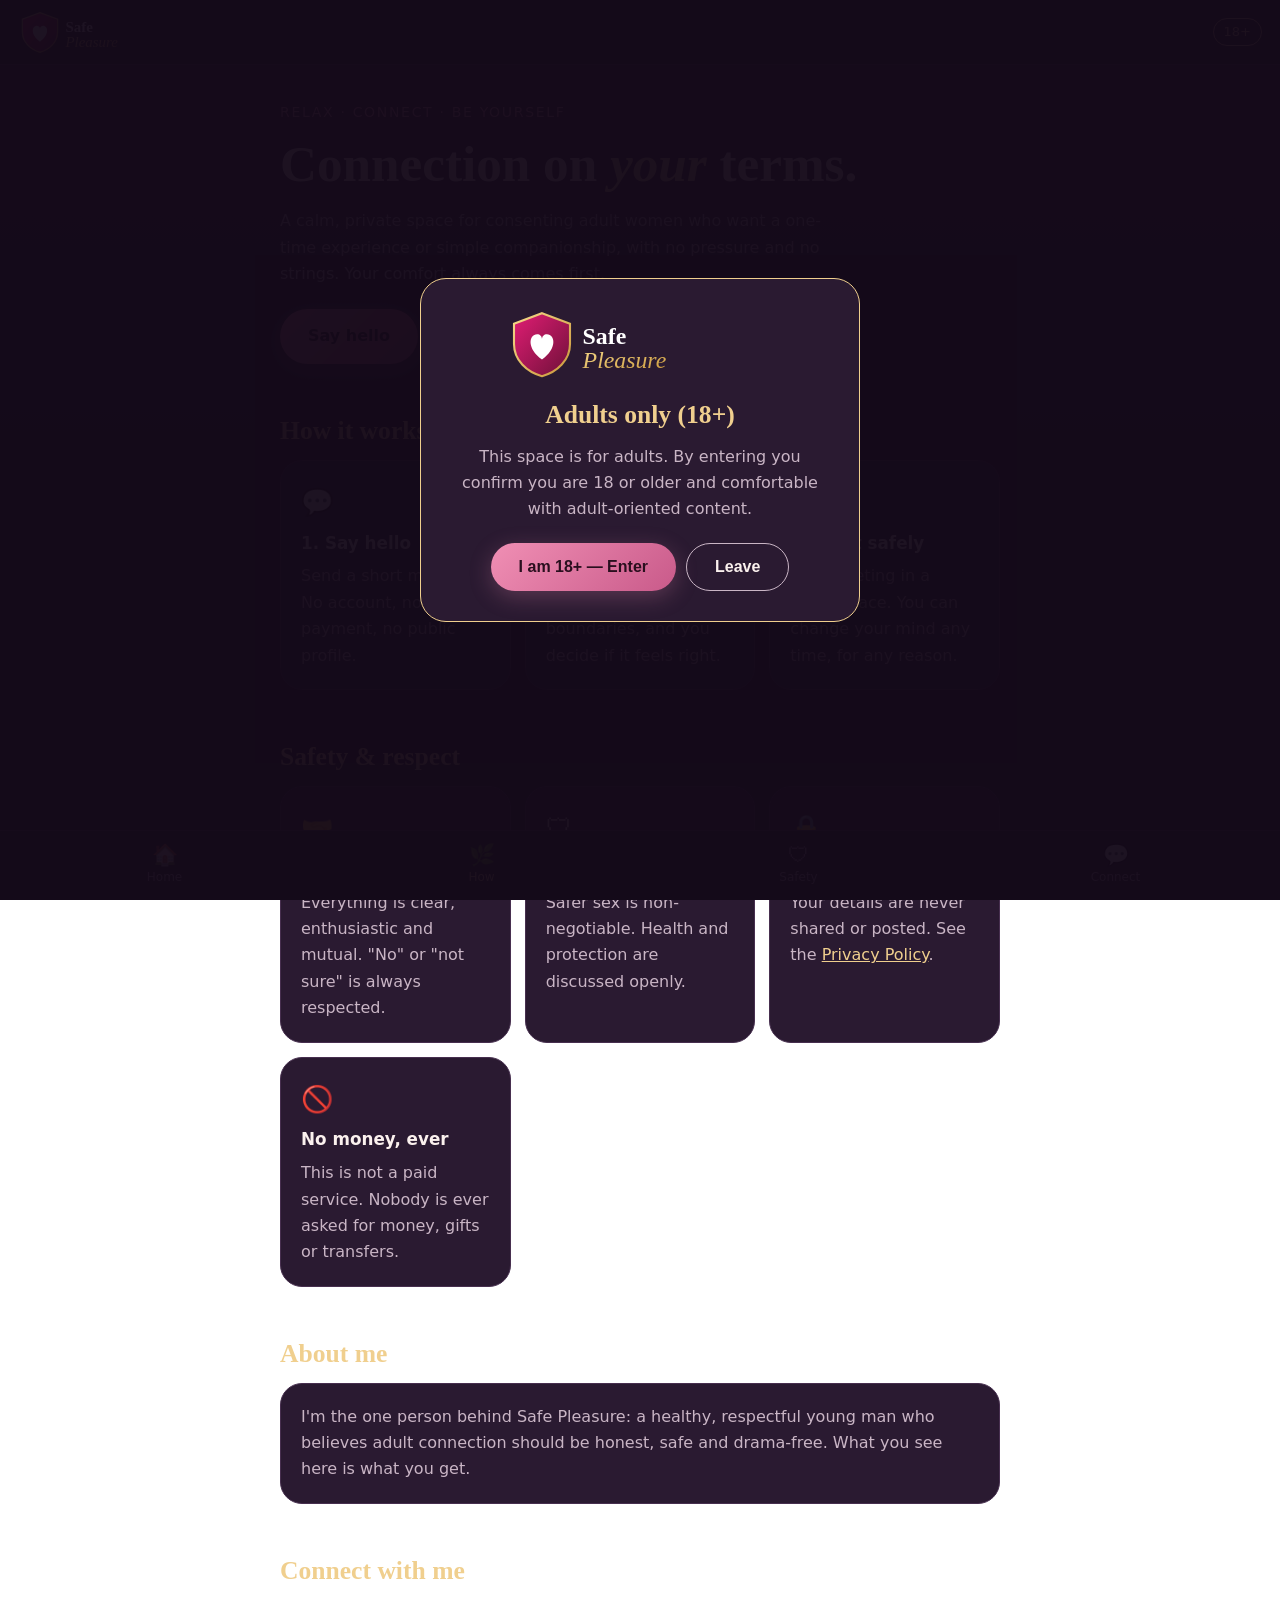
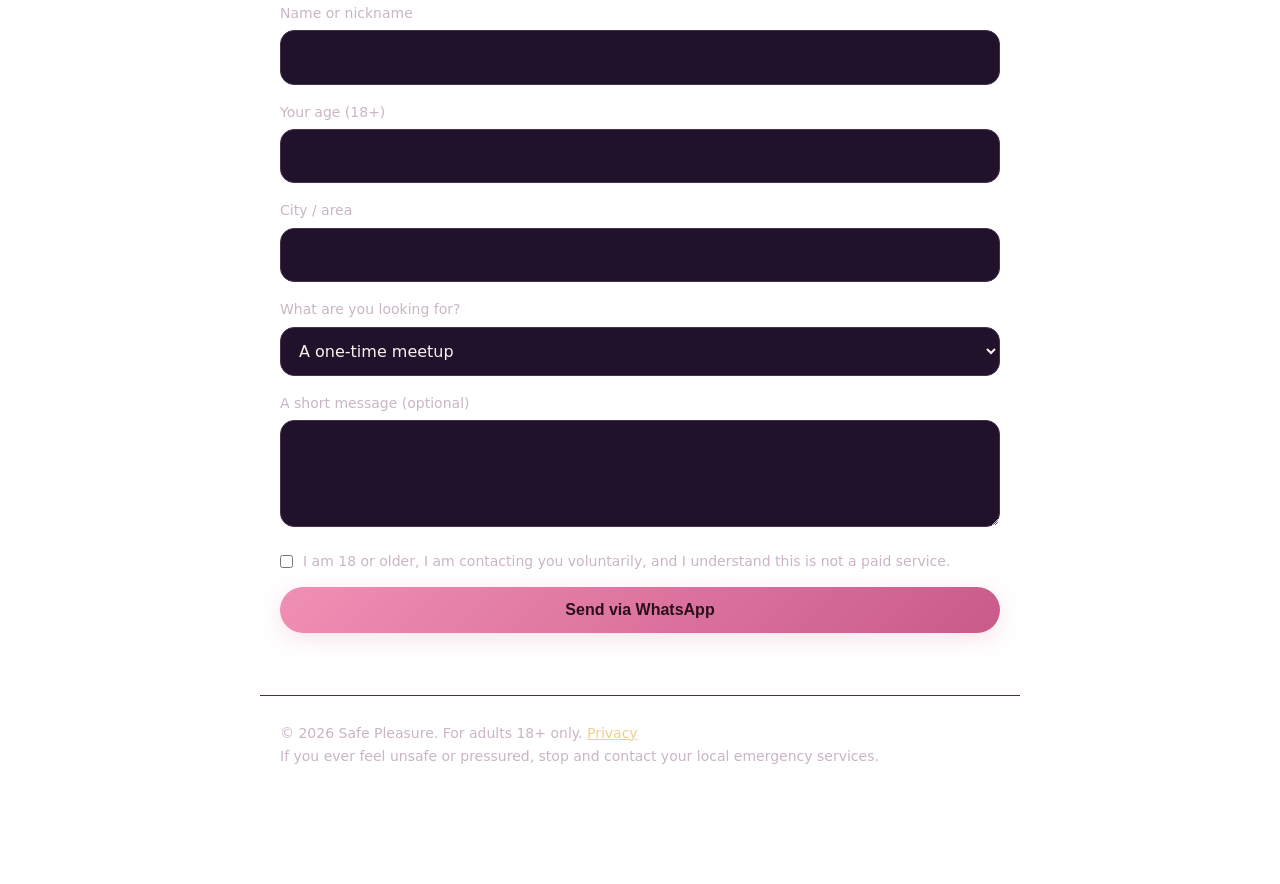
==== index.html @ c18690fa "App-style PWA: softer theme, tab bar, install support" ====
<!doctype html>
<html lang="en">
<head>
<meta charset="utf-8">
<meta name="viewport" content="width=device-width,initial-scale=1,viewport-fit=cover">
<title>Safe Pleasure | Adults 18+ Only</title>
<meta name="description" content="A private, respectful space for consenting adults. Safe, discreet, no strings. 18+ only.">
<meta name="rating" content="RTA-5042-1996-1400-1577-RTA">
<meta name="theme-color" content="#1b1020">
<meta name="mobile-web-app-capable" content="yes">
<meta name="apple-mobile-web-app-capable" content="yes">
<meta name="apple-mobile-web-app-status-bar-style" content="black-translucent">
<meta name="apple-mobile-web-app-title" content="Safe Pleasure">
<link rel="manifest" href="manifest.webmanifest">
<link rel="icon" href="icon.svg" type="image/svg+xml">
<link rel="apple-touch-icon" href="icon-192.png">
<link rel="stylesheet" href="style.css">
</head>
<body>
<div id="gate"><div class="box">
<img src="logo.svg" alt="Safe Pleasure">
<h2>Adults only (18+)</h2>
<p>This space is for adults. By entering you confirm you are 18 or older and comfortable with adult-oriented content.</p>
<div class="row"><button class="btn" id="enter">I am 18+ &mdash; Enter</button><button class="btn alt" id="leave">Leave</button></div>
</div></div>

<div class="appbar">
<img src="logo.svg" alt="Safe Pleasure">
<div class="right"><button class="mini" id="install" hidden>Install app</button><span class="badge">18+</span></div>
</div>

<main>
<section id="home" class="hero">
<span class="tag">Relax &middot; Connect &middot; Be yourself</span>
<h1>Connection on <em>your</em> terms.</h1>
<p>A calm, private space for consenting adult women who want a one-time experience or simple companionship, with no pressure and no strings. Your comfort always comes first.</p>
<a class="btn" href="#apply">Say hello</a>
</section>

<section id="how">
<h2>How it works</h2>
<div class="grid">
<div class="card"><span class="ico">&#128172;</span><h3>1. Say hello</h3><p>Send a short message. No account, no payment, no public profile.</p></div>
<div class="card"><span class="ico">&#127807;</span><h3>2. Chat first</h3><p>We talk, set expectations and boundaries, and you decide if it feels right.</p></div>
<div class="card"><span class="ico">&#9749;</span><h3>3. Meet safely</h3><p>First meeting in a public place. You can change your mind any time, for any reason.</p></div>
</div>
</section>

<section id="safety">
<h2>Safety &amp; respect</h2>
<div class="grid">
<div class="card"><span class="ico">&#129309;</span><h3>Consent always</h3><p>Everything is clear, enthusiastic and mutual. "No" or "not sure" is always respected.</p></div>
<div class="card"><span class="ico">&#128737;</span><h3>Protection</h3><p>Safer sex is non-negotiable. Health and protection are discussed openly.</p></div>
<div class="card"><span class="ico">&#128274;</span><h3>Discretion</h3><p>Your details are never shared or posted. See the <a href="privacy.html">Privacy Policy</a>.</p></div>
<div class="card"><span class="ico">&#128683;</span><h3>No money, ever</h3><p>This is not a paid service. Nobody is ever asked for money, gifts or transfers.</p></div>
</div>
</section>

<section id="about">
<h2>About me</h2>
<div class="card"><p>I'm the one person behind Safe Pleasure: a healthy, respectful young man who believes adult connection should be honest, safe and drama-free. What you see here is what you get.</p></div>
</section>

<section id="apply">
<h2>Connect with me</h2>
<form id="applyForm" novalidate>
<div><label for="name">Name or nickname</label><input id="name" name="name" maxlength="40" required autocomplete="nickname"></div>
<div><label for="age">Your age (18+)</label><input id="age" name="age" type="number" min="18" max="99" required inputmode="numeric"></div>
<div><label for="city">City / area</label><input id="city" name="city" maxlength="60" required></div>
<div><label for="want">What are you looking for?</label>
<select id="want" name="want"><option>A one-time meetup</option><option>Companionship</option><option>Not sure yet, let's chat</option></select></div>
<div><label for="note">A short message (optional)</label><textarea id="note" name="note" rows="3" maxlength="300"></textarea></div>
<label class="chk"><input type="checkbox" name="consent" value="1"><span>I am 18 or older, I am contacting you voluntarily, and I understand this is not a paid service.</span></label>
<button class="btn" type="submit">Send via WhatsApp</button>
<p id="formMsg" role="alert"></p>
</form>
</section>
</main>

<footer>
<p>&copy; <span id="yr"></span> Safe Pleasure. For adults 18+ only. <a href="privacy.html">Privacy</a></p>
<p>If you ever feel unsafe or pressured, stop and contact your local emergency services.</p>
</footer>

<nav class="tabbar" aria-label="Main">
<a href="#home" class="on"><span>&#127968;</span>Home</a>
<a href="#how"><span>&#127807;</span>How</a>
<a href="#safety"><span>&#128737;</span>Safety</a>
<a href="#apply"><span>&#128172;</span>Connect</a>
</nav>
<script src="app.js"></script>
</body>
</html>
---- style.css ----
:root{--bg:#1b1020;--bg2:#2e1737;--card:#2a1a31;--rose:#f08fb4;--rose2:#c95a8a;--gold:#f0cf8e;--txt:#fbf1ee;--mut:#c9b5c5;--line:#472f4f}
*{box-sizing:border-box;margin:0;-webkit-tap-highlight-color:transparent}
[hidden]{display:none!important}
html{scroll-behavior:smooth;scroll-padding-top:76px}
body{font:16px/1.65 system-ui,-apple-system,sans-serif;background:linear-gradient(180deg,var(--bg2),var(--bg) 65%) fixed;color:var(--txt);padding-bottom:calc(90px + env(safe-area-inset-bottom));min-height:100vh}
body.locked{overflow:hidden}
a{color:var(--gold)}
.appbar{position:sticky;top:0;z-index:40;display:flex;align-items:center;justify-content:space-between;gap:10px;padding:10px 18px;background:rgba(27,16,32,.88);backdrop-filter:blur(12px);-webkit-backdrop-filter:blur(12px);border-bottom:1px solid var(--line)}
.appbar img{height:44px;display:block}
.right{display:flex;align-items:center;gap:10px}
.badge{border:1px solid var(--gold);color:var(--gold);padding:2px 10px;border-radius:99px;font-size:13px}
.mini{background:transparent;border:1px solid var(--rose);color:var(--rose);padding:5px 12px;border-radius:99px;font-size:13px;cursor:pointer}
main section,footer{max-width:760px;margin:auto;padding:26px 20px}
header.plain{max-width:760px;margin:auto;padding:18px 20px}
header.plain img{height:50px}
.hero{padding-top:34px}
.hero .tag{color:var(--rose);font-size:14px;letter-spacing:.12em;text-transform:uppercase}
h1{font:700 clamp(2rem,7vw,3.2rem)/1.15 Georgia,serif;margin:10px 0 14px}
h1 em{color:var(--gold);font-style:italic}
h2{font:700 1.6rem Georgia,serif;margin-bottom:14px;color:var(--gold)}
.hero p{color:var(--mut);max-width:560px;margin-bottom:22px}
.hero>*{animation:up .7s ease both}
.hero>*:nth-child(2){animation-delay:.1s}.hero>*:nth-child(3){animation-delay:.2s}.hero>*:nth-child(4){animation-delay:.3s}
@keyframes up{from{opacity:0;transform:translateY(14px)}to{opacity:1;transform:none}}
.btn{display:inline-block;background:linear-gradient(135deg,var(--rose),var(--rose2));color:#2a0f1e;border:0;padding:14px 28px;border-radius:99px;font-size:16px;font-weight:700;cursor:pointer;text-decoration:none;box-shadow:0 6px 22px rgba(240,143,180,.25)}
.btn:active{transform:scale(.97)}
.btn.alt{background:transparent;border:1px solid var(--mut);color:var(--txt);box-shadow:none}
.grid{display:grid;gap:14px;grid-template-columns:repeat(auto-fit,minmax(230px,1fr))}
.card{background:var(--card);border:1px solid var(--line);border-radius:22px;padding:20px}
.card h3{margin-bottom:6px;font-size:1.05rem}.card p{color:var(--mut)}
.ico{font-size:26px;display:block;margin-bottom:6px}
form{display:grid;gap:14px}
label{font-size:14px;color:var(--mut)}
input,select,textarea{width:100%;padding:13px 14px;margin-top:4px;border-radius:14px;border:1px solid var(--line);background-color:#20122a;color:var(--txt);font:inherit}
input:focus,select:focus,textarea:focus{outline:2px solid var(--rose);border-color:transparent}
.chk{display:flex;gap:10px;align-items:flex-start}.chk input{width:auto;margin-top:5px}
#formMsg{color:#ffa6c6;min-height:22px}
footer{color:var(--mut);font-size:14px;border-top:1px solid var(--line)}
.tabbar{position:fixed;left:0;right:0;bottom:0;z-index:50;display:flex;justify-content:space-around;background:rgba(27,16,32,.94);backdrop-filter:blur(14px);-webkit-backdrop-filter:blur(14px);border-top:1px solid var(--line);padding:8px 6px calc(8px + env(safe-area-inset-bottom))}
.tabbar a{flex:1;text-align:center;font-size:12px;color:var(--mut);text-decoration:none;padding:4px 0}
.tabbar a span{display:block;font-size:21px;line-height:1.2}
.tabbar a.on{color:var(--gold)}
#gate{position:fixed;inset:0;z-index:99;background:rgba(20,10,26,.96);display:flex;align-items:center;justify-content:center;padding:20px}
#gate .box{max-width:440px;text-align:center;background:var(--card);border:1px solid var(--gold);border-radius:26px;padding:30px}
#gate img{height:70px;margin-bottom:12px}#gate p{color:var(--mut);margin:12px 0 20px}
#gate .row{display:flex;gap:10px;justify-content:center;flex-wrap:wrap}
@media (prefers-reduced-motion:reduce){html{scroll-behavior:auto}.hero>*{animation:none}}
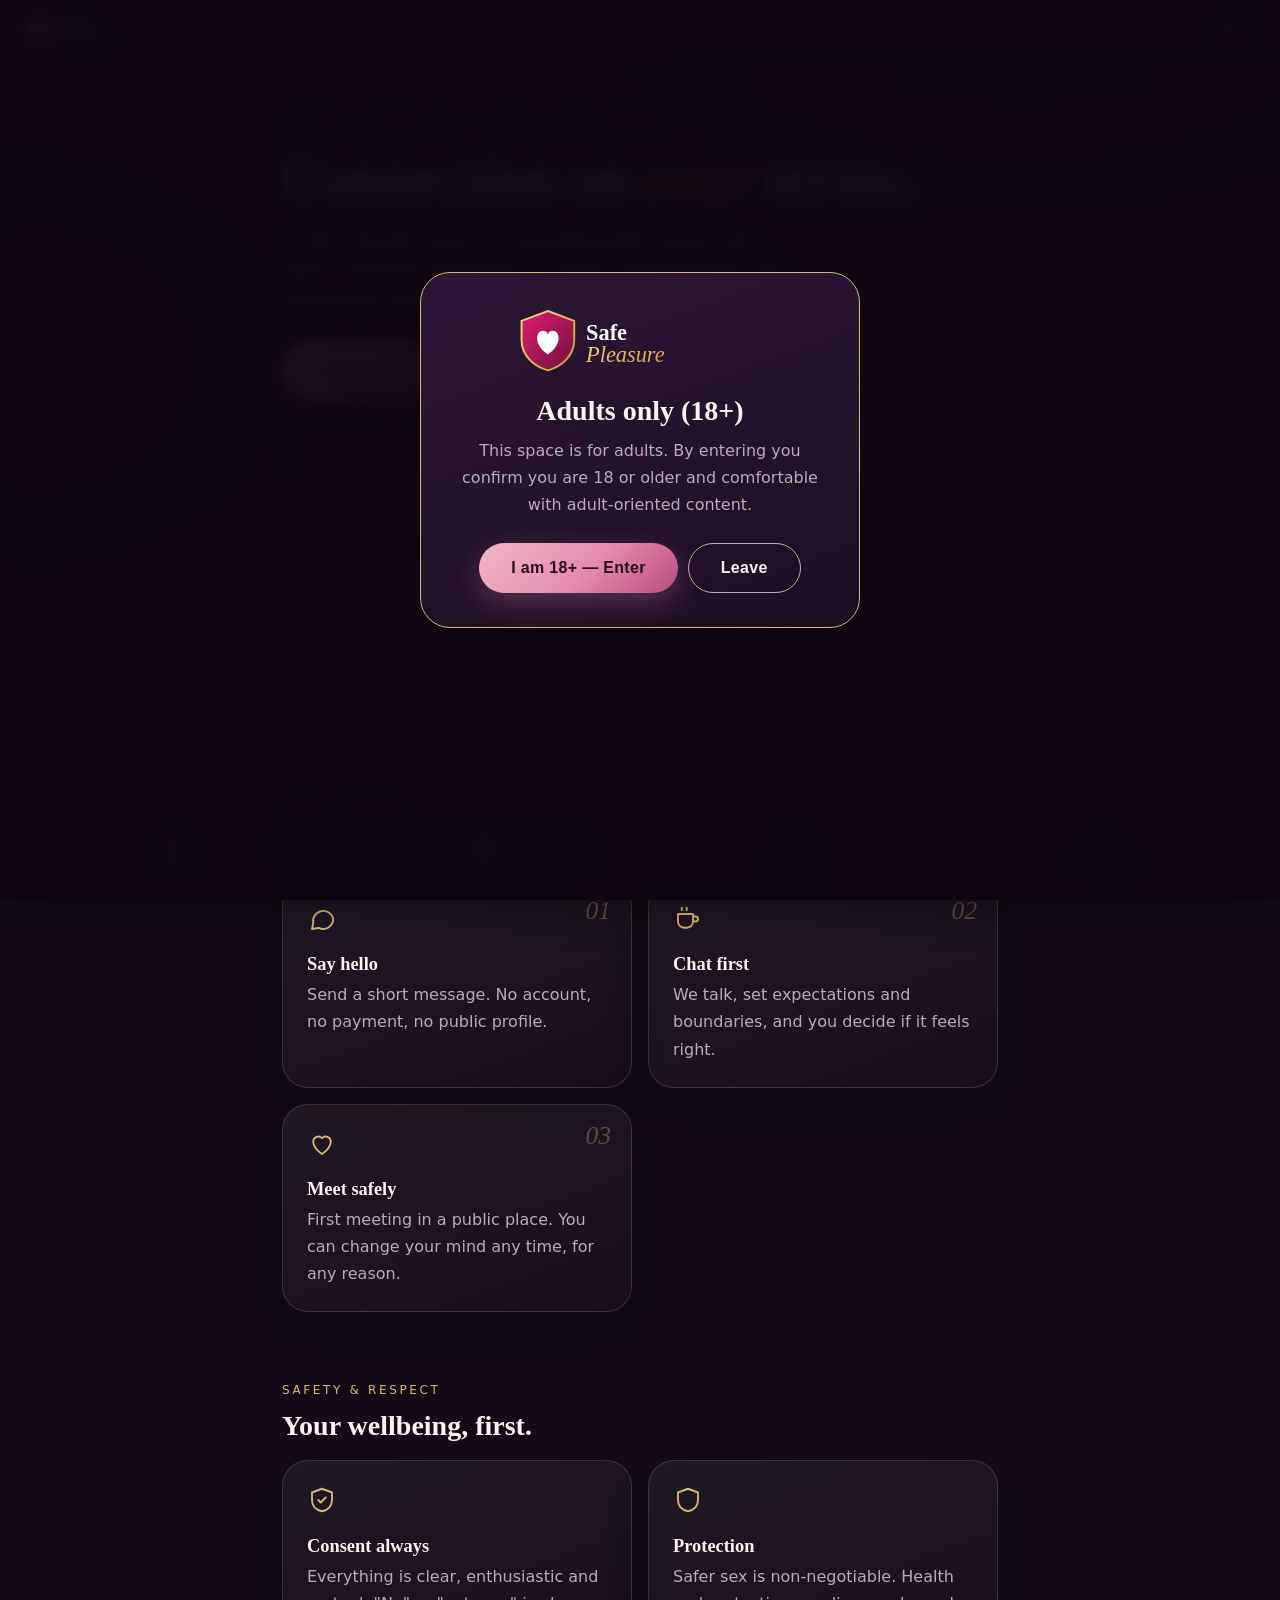
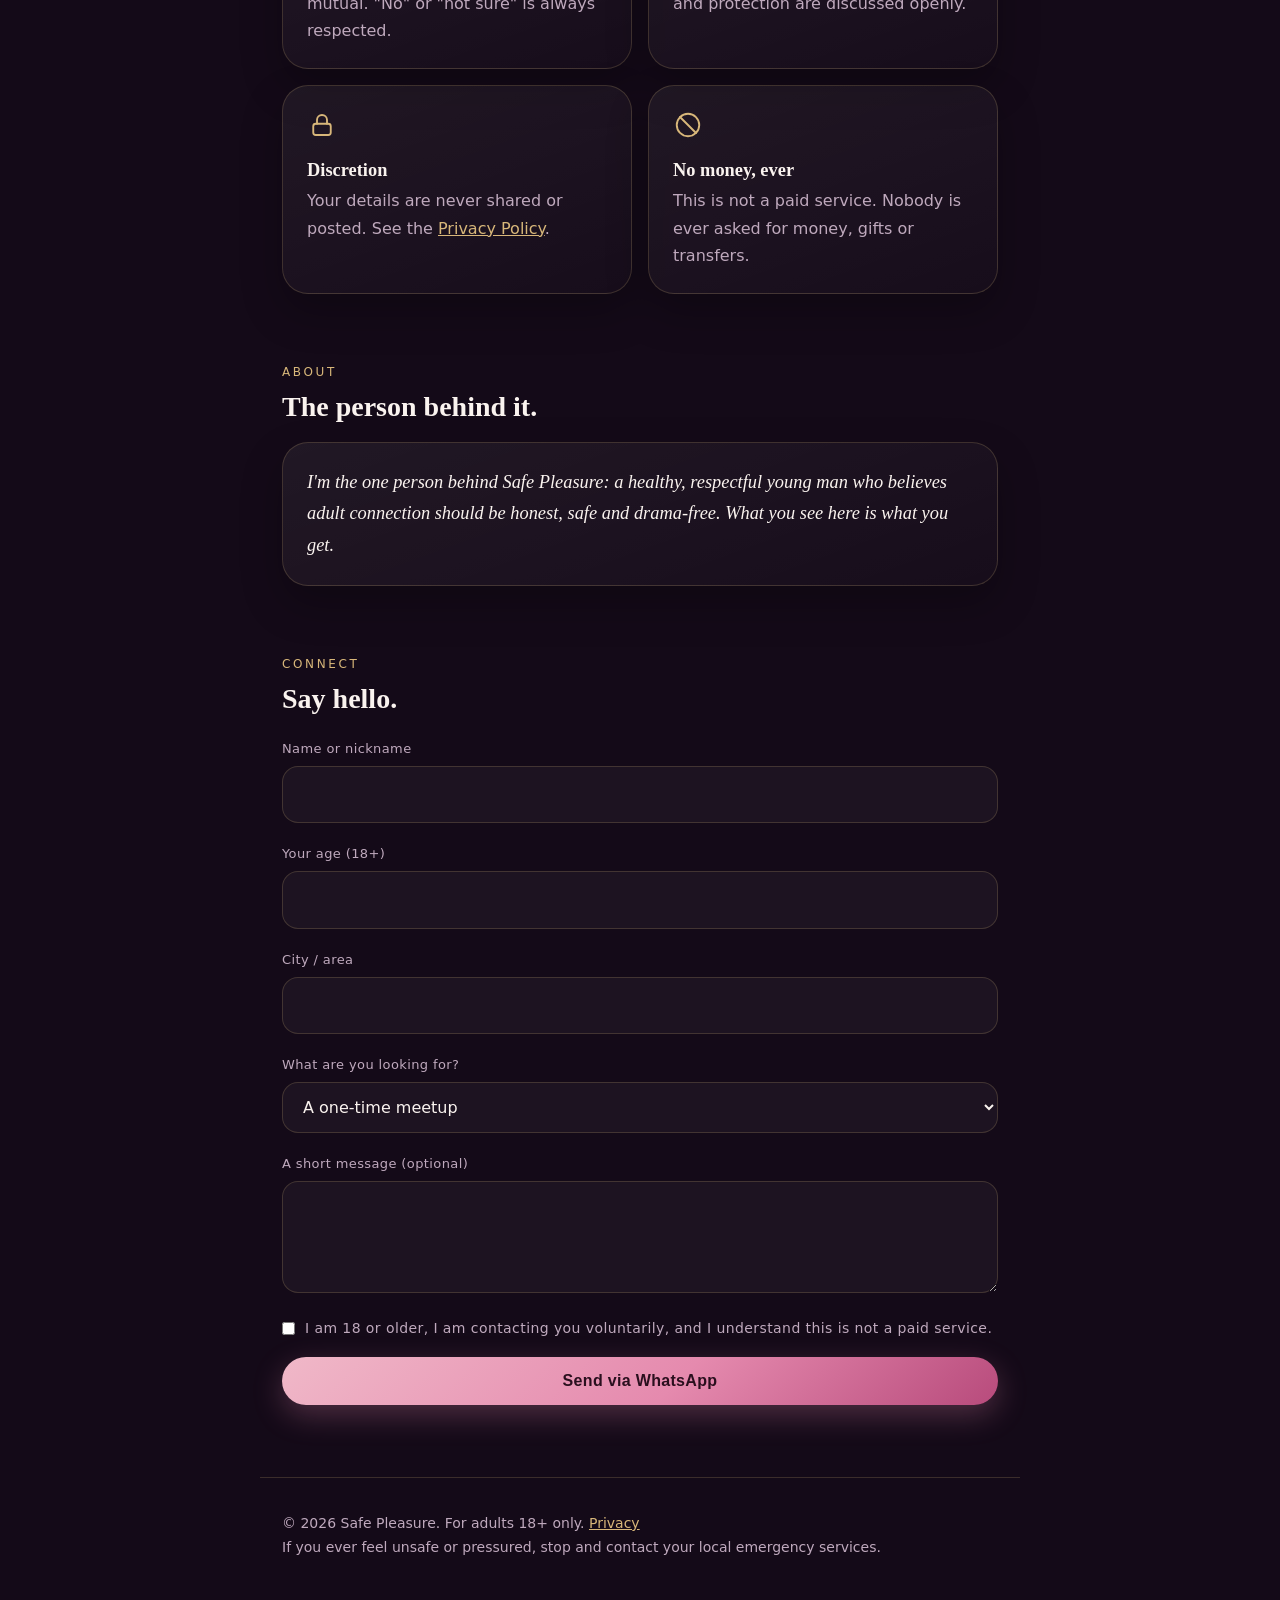
==== commit bc6d746e: "Premium redesign with welcome animation" ====
--- a/index.html
+++ b/index.html
@@ -6,7 +6,11 @@
 <title>Safe Pleasure | Adults 18+ Only</title>
 <meta name="description" content="A private, respectful space for consenting adults. Safe, discreet, no strings. 18+ only.">
 <meta name="rating" content="RTA-5042-1996-1400-1577-RTA">
-<meta name="theme-color" content="#1b1020">
+<meta name="theme-color" content="#140a18">
+<meta property="og:title" content="Safe Pleasure">
+<meta property="og:description" content="Connection on your terms. Private, respectful, 18+ only.">
+<meta property="og:url" content="https://safepleasure.com.ng/">
+<link rel="canonical" href="https://safepleasure.com.ng/">
 <meta name="mobile-web-app-capable" content="yes">
 <meta name="apple-mobile-web-app-capable" content="yes">
 <meta name="apple-mobile-web-app-status-bar-style" content="black-translucent">
@@ -15,8 +19,16 @@
 <link rel="icon" href="icon.svg" type="image/svg+xml">
 <link rel="apple-touch-icon" href="icon-192.png">
 <link rel="stylesheet" href="style.css">
+<script>document.documentElement.className="js";</script>
 </head>
 <body>
+
+<div id="splash" aria-hidden="true"><div class="sp-inner">
+<svg class="sp-mark" viewBox="0 0 100 100"><path class="sp-shield" d="M50 6 L90 21 V50 C90 73 72 90 50 96 C28 90 10 73 10 50 V21 Z"/><path class="sp-heart" d="M50 72 C28 57 31 36 43 36 C47 36 50 39 50 43 C50 39 53 36 57 36 C69 36 72 57 50 72 Z"/></svg>
+<div class="sp-name">Safe <em>Pleasure</em></div>
+<div class="sp-line">Welcome. Take a breath. You're in good hands.</div>
+</div></div>
+
 <div id="gate"><div class="box">
 <img src="logo.svg" alt="Safe Pleasure">
 <h2>Adults only (18+)</h2>
@@ -31,38 +43,43 @@
 
 <main>
 <section id="home" class="hero">
-<span class="tag">Relax &middot; Connect &middot; Be yourself</span>
+<span class="tag">Private &middot; Respectful &middot; Always your choice</span>
 <h1>Connection on <em>your</em> terms.</h1>
-<p>A calm, private space for consenting adult women who want a one-time experience or simple companionship, with no pressure and no strings. Your comfort always comes first.</p>
+<p>A calm, discreet space for consenting adult women who want a one-time experience or simple companionship, with no pressure and no strings. Your comfort always comes first.</p>
 <a class="btn" href="#apply">Say hello</a>
+<div class="scroll-hint"><span></span></div>
 </section>
 
 <section id="how">
-<h2>How it works</h2>
+<span class="eyebrow">How it works</span>
+<h2>Simple, calm, unhurried.</h2>
 <div class="grid">
-<div class="card"><span class="ico">&#128172;</span><h3>1. Say hello</h3><p>Send a short message. No account, no payment, no public profile.</p></div>
-<div class="card"><span class="ico">&#127807;</span><h3>2. Chat first</h3><p>We talk, set expectations and boundaries, and you decide if it feels right.</p></div>
-<div class="card"><span class="ico">&#9749;</span><h3>3. Meet safely</h3><p>First meeting in a public place. You can change your mind any time, for any reason.</p></div>
+<div class="card rv"><span class="num">01</span><svg class="i" viewBox="0 0 24 24"><path d="M21 12a8 8 0 0 1-11.6 7.1L4 20l1-4.6A8 8 0 1 1 21 12z"/></svg><h3>Say hello</h3><p>Send a short message. No account, no payment, no public profile.</p></div>
+<div class="card rv"><span class="num">02</span><svg class="i" viewBox="0 0 24 24"><path d="M4 8h12v6a5 5 0 0 1-5 5H9a5 5 0 0 1-5-5V8zM16 10h2a2 2 0 0 1 0 4h-2M7 3v2M11 3v2"/></svg><h3>Chat first</h3><p>We talk, set expectations and boundaries, and you decide if it feels right.</p></div>
+<div class="card rv"><span class="num">03</span><svg class="i" viewBox="0 0 24 24"><path d="M12 20s-7-4.4-7-10a4 4 0 0 1 7-2.6A4 4 0 0 1 19 10c0 5.6-7 10-7 10z"/></svg><h3>Meet safely</h3><p>First meeting in a public place. You can change your mind any time, for any reason.</p></div>
 </div>
 </section>
 
 <section id="safety">
-<h2>Safety &amp; respect</h2>
+<span class="eyebrow">Safety &amp; respect</span>
+<h2>Your wellbeing, first.</h2>
 <div class="grid">
-<div class="card"><span class="ico">&#129309;</span><h3>Consent always</h3><p>Everything is clear, enthusiastic and mutual. "No" or "not sure" is always respected.</p></div>
-<div class="card"><span class="ico">&#128737;</span><h3>Protection</h3><p>Safer sex is non-negotiable. Health and protection are discussed openly.</p></div>
-<div class="card"><span class="ico">&#128274;</span><h3>Discretion</h3><p>Your details are never shared or posted. See the <a href="privacy.html">Privacy Policy</a>.</p></div>
-<div class="card"><span class="ico">&#128683;</span><h3>No money, ever</h3><p>This is not a paid service. Nobody is ever asked for money, gifts or transfers.</p></div>
+<div class="card rv"><svg class="i" viewBox="0 0 24 24"><path d="M12 3l8 3v6c0 5-3.5 8-8 9-4.5-1-8-4-8-9V6z"/><path d="M9 12l2 2 4-4"/></svg><h3>Consent always</h3><p>Everything is clear, enthusiastic and mutual. "No" or "not sure" is always respected.</p></div>
+<div class="card rv"><svg class="i" viewBox="0 0 24 24"><path d="M12 3l8 3v6c0 5-3.5 8-8 9-4.5-1-8-4-8-9V6z"/></svg><h3>Protection</h3><p>Safer sex is non-negotiable. Health and protection are discussed openly.</p></div>
+<div class="card rv"><svg class="i" viewBox="0 0 24 24"><rect x="5" y="11" width="14" height="9" rx="2"/><path d="M8 11V8a4 4 0 0 1 8 0v3"/></svg><h3>Discretion</h3><p>Your details are never shared or posted. See the <a href="privacy.html">Privacy Policy</a>.</p></div>
+<div class="card rv"><svg class="i" viewBox="0 0 24 24"><circle cx="12" cy="12" r="9"/><path d="M5.6 5.6l12.8 12.8"/></svg><h3>No money, ever</h3><p>This is not a paid service. Nobody is ever asked for money, gifts or transfers.</p></div>
 </div>
 </section>
 
 <section id="about">
-<h2>About me</h2>
-<div class="card"><p>I'm the one person behind Safe Pleasure: a healthy, respectful young man who believes adult connection should be honest, safe and drama-free. What you see here is what you get.</p></div>
+<span class="eyebrow">About</span>
+<h2>The person behind it.</h2>
+<div class="card quote rv"><p>I'm the one person behind Safe Pleasure: a healthy, respectful young man who believes adult connection should be honest, safe and drama-free. What you see here is what you get.</p></div>
 </section>
 
 <section id="apply">
-<h2>Connect with me</h2>
+<span class="eyebrow">Connect</span>
+<h2>Say hello.</h2>
 <form id="applyForm" novalidate>
 <div><label for="name">Name or nickname</label><input id="name" name="name" maxlength="40" required autocomplete="nickname"></div>
 <div><label for="age">Your age (18+)</label><input id="age" name="age" type="number" min="18" max="99" required inputmode="numeric"></div>
@@ -83,10 +100,10 @@
 </footer>
 
 <nav class="tabbar" aria-label="Main">
-<a href="#home" class="on"><span>&#127968;</span>Home</a>
-<a href="#how"><span>&#127807;</span>How</a>
-<a href="#safety"><span>&#128737;</span>Safety</a>
-<a href="#apply"><span>&#128172;</span>Connect</a>
+<a href="#home" class="on"><svg class="ti" viewBox="0 0 24 24"><path d="M4 11l8-7 8 7v9H4z"/></svg>Home</a>
+<a href="#how"><svg class="ti" viewBox="0 0 24 24"><circle cx="12" cy="12" r="9"/><path d="M15.5 8.5l-2 5-5 2 2-5z"/></svg>How</a>
+<a href="#safety"><svg class="ti" viewBox="0 0 24 24"><path d="M12 3l8 3v6c0 5-3.5 8-8 9-4.5-1-8-4-8-9V6z"/></svg>Safety</a>
+<a href="#apply"><svg class="ti" viewBox="0 0 24 24"><path d="M21 12a8 8 0 0 1-11.6 7.1L4 20l1-4.6A8 8 0 1 1 21 12z"/></svg>Connect</a>
 </nav>
 <script src="app.js"></script>
 </body>
--- a/style.css
+++ b/style.css
@@ -1,47 +1,91 @@
-:root{--bg:#1b1020;--bg2:#2e1737;--card:#2a1a31;--rose:#f08fb4;--rose2:#c95a8a;--gold:#f0cf8e;--txt:#fbf1ee;--mut:#c9b5c5;--line:#472f4f}
+:root{--bg:#140a18;--bg2:#241130;--gold:#d8b77a;--blush:#f0b8c8;--rose:#e58aae;--rose2:#b84b7c;--txt:#faf3ef;--mut:#bfa9bd;--line:rgba(216,183,122,.2)}
 *{box-sizing:border-box;margin:0;-webkit-tap-highlight-color:transparent}
 [hidden]{display:none!important}
-html{scroll-behavior:smooth;scroll-padding-top:76px}
-body{font:16px/1.65 system-ui,-apple-system,sans-serif;background:linear-gradient(180deg,var(--bg2),var(--bg) 65%) fixed;color:var(--txt);padding-bottom:calc(90px + env(safe-area-inset-bottom));min-height:100vh}
+html{scroll-behavior:smooth;scroll-padding-top:78px}
+body{font:16px/1.7 system-ui,-apple-system,"Segoe UI",sans-serif;background:radial-gradient(900px 500px at 80% -5%,#3a1a45,transparent 60%),radial-gradient(700px 500px at 0% 40%,#2a1030,transparent 60%),var(--bg);background-attachment:fixed;color:var(--txt);padding-bottom:calc(92px + env(safe-area-inset-bottom));min-height:100vh}
 body.locked{overflow:hidden}
 a{color:var(--gold)}
-.appbar{position:sticky;top:0;z-index:40;display:flex;align-items:center;justify-content:space-between;gap:10px;padding:10px 18px;background:rgba(27,16,32,.88);backdrop-filter:blur(12px);-webkit-backdrop-filter:blur(12px);border-bottom:1px solid var(--line)}
-.appbar img{height:44px;display:block}
+::selection{background:var(--rose2);color:#fff}
+
+/* splash */
+#splash{position:fixed;inset:0;z-index:120;display:flex;align-items:center;justify-content:center;background:radial-gradient(800px 600px at 50% 38%,#3d1b48,#140a18 70%);transition:opacity .8s ease,visibility .8s}
+#splash.out{opacity:0;visibility:hidden}
+.sp-inner{text-align:center;padding:24px}
+.sp-mark{width:120px;height:120px;overflow:visible;filter:drop-shadow(0 0 26px rgba(240,184,200,.4))}
+.sp-shield{fill:rgba(229,138,174,.08);stroke:var(--gold);stroke-width:2.4;stroke-dasharray:310;stroke-dashoffset:310;animation:draw 1.5s ease forwards}
+.sp-heart{fill:var(--blush);opacity:0;transform-box:fill-box;transform-origin:center;animation:pop .9s cubic-bezier(.2,.9,.3,1.3) .9s forwards,pulse 2.2s ease-in-out 1.9s infinite}
+.sp-name{font:700 2.1rem Georgia,serif;margin-top:18px;opacity:0;animation:rise .9s ease 1.2s forwards}
+.sp-name em{color:var(--gold)}
+.sp-line{color:var(--mut);margin-top:10px;letter-spacing:.04em;opacity:0;animation:rise .9s ease 1.8s forwards}
+@keyframes draw{to{stroke-dashoffset:0}}
+@keyframes pop{from{opacity:0;transform:scale(.3)}to{opacity:1;transform:scale(1)}}
+@keyframes pulse{50%{transform:scale(1.09)}}
+@keyframes rise{from{opacity:0;transform:translateY(14px)}to{opacity:1;transform:none}}
+
+/* app bar */
+.appbar{position:sticky;top:0;z-index:40;display:flex;align-items:center;justify-content:space-between;gap:10px;padding:10px 20px;background:rgba(20,10,24,.78);backdrop-filter:blur(16px);-webkit-backdrop-filter:blur(16px);border-bottom:1px solid var(--line)}
+.appbar img{height:42px;display:block}
 .right{display:flex;align-items:center;gap:10px}
-.badge{border:1px solid var(--gold);color:var(--gold);padding:2px 10px;border-radius:99px;font-size:13px}
-.mini{background:transparent;border:1px solid var(--rose);color:var(--rose);padding:5px 12px;border-radius:99px;font-size:13px;cursor:pointer}
-main section,footer{max-width:760px;margin:auto;padding:26px 20px}
-header.plain{max-width:760px;margin:auto;padding:18px 20px}
-header.plain img{height:50px}
-.hero{padding-top:34px}
-.hero .tag{color:var(--rose);font-size:14px;letter-spacing:.12em;text-transform:uppercase}
-h1{font:700 clamp(2rem,7vw,3.2rem)/1.15 Georgia,serif;margin:10px 0 14px}
-h1 em{color:var(--gold);font-style:italic}
-h2{font:700 1.6rem Georgia,serif;margin-bottom:14px;color:var(--gold)}
-.hero p{color:var(--mut);max-width:560px;margin-bottom:22px}
-.hero>*{animation:up .7s ease both}
-.hero>*:nth-child(2){animation-delay:.1s}.hero>*:nth-child(3){animation-delay:.2s}.hero>*:nth-child(4){animation-delay:.3s}
-@keyframes up{from{opacity:0;transform:translateY(14px)}to{opacity:1;transform:none}}
-.btn{display:inline-block;background:linear-gradient(135deg,var(--rose),var(--rose2));color:#2a0f1e;border:0;padding:14px 28px;border-radius:99px;font-size:16px;font-weight:700;cursor:pointer;text-decoration:none;box-shadow:0 6px 22px rgba(240,143,180,.25)}
+.badge{border:1px solid var(--gold);color:var(--gold);padding:2px 11px;border-radius:99px;font-size:12px;letter-spacing:.08em}
+.mini{background:transparent;border:1px solid var(--blush);color:var(--blush);padding:5px 13px;border-radius:99px;font-size:13px;cursor:pointer}
+
+/* layout */
+main section,footer{max-width:760px;margin:auto;padding:34px 22px}
+.eyebrow{display:block;color:var(--gold);font-size:12px;letter-spacing:.22em;text-transform:uppercase;margin-bottom:8px}
+h1{font:700 clamp(2.3rem,9vw,3.6rem)/1.08 Georgia,serif;margin:12px 0 16px;letter-spacing:-.01em}
+h1 em{font-style:italic;background:linear-gradient(120deg,var(--gold),var(--blush));-webkit-background-clip:text;background-clip:text;color:transparent}
+h2{font:700 1.75rem/1.2 Georgia,serif;margin-bottom:18px}
+.hero{padding-top:46px;min-height:78vh}
+.hero .tag{color:var(--blush);font-size:12px;letter-spacing:.2em;text-transform:uppercase}
+.hero p{color:var(--mut);max-width:520px;margin-bottom:28px;font-size:17px}
+.hero>*{animation:rise .9s ease both}
+.hero>*:nth-child(2){animation-delay:.12s}.hero>*:nth-child(3){animation-delay:.24s}.hero>*:nth-child(4){animation-delay:.36s}
+.scroll-hint{margin-top:46px;width:22px;height:36px;border:1.5px solid var(--line);border-radius:12px;position:relative}
+.scroll-hint span{position:absolute;left:50%;top:7px;width:3px;height:7px;margin-left:-1.5px;background:var(--gold);border-radius:2px;animation:dot 1.8s ease-in-out infinite}
+@keyframes dot{0%{opacity:0;transform:translateY(0)}40%{opacity:1}100%{opacity:0;transform:translateY(12px)}}
+
+/* buttons */
+.btn{display:inline-block;background:linear-gradient(135deg,var(--blush),var(--rose) 55%,var(--rose2));color:#2a0f1e;border:0;padding:15px 32px;border-radius:99px;font-size:16px;font-weight:700;letter-spacing:.02em;cursor:pointer;text-decoration:none;box-shadow:0 10px 30px rgba(229,138,174,.28);transition:transform .2s,box-shadow .2s}
 .btn:active{transform:scale(.97)}
 .btn.alt{background:transparent;border:1px solid var(--mut);color:var(--txt);box-shadow:none}
-.grid{display:grid;gap:14px;grid-template-columns:repeat(auto-fit,minmax(230px,1fr))}
-.card{background:var(--card);border:1px solid var(--line);border-radius:22px;padding:20px}
-.card h3{margin-bottom:6px;font-size:1.05rem}.card p{color:var(--mut)}
-.ico{font-size:26px;display:block;margin-bottom:6px}
-form{display:grid;gap:14px}
-label{font-size:14px;color:var(--mut)}
-input,select,textarea{width:100%;padding:13px 14px;margin-top:4px;border-radius:14px;border:1px solid var(--line);background-color:#20122a;color:var(--txt);font:inherit}
-input:focus,select:focus,textarea:focus{outline:2px solid var(--rose);border-color:transparent}
-.chk{display:flex;gap:10px;align-items:flex-start}.chk input{width:auto;margin-top:5px}
+
+/* cards */
+.grid{display:grid;gap:16px;grid-template-columns:repeat(auto-fit,minmax(230px,1fr))}
+.card{position:relative;background:linear-gradient(160deg,rgba(255,255,255,.06),rgba(255,255,255,.015));border:1px solid var(--line);border-radius:26px;padding:24px;box-shadow:0 18px 40px rgba(0,0,0,.25)}
+.card h3{font:700 1.15rem Georgia,serif;margin:12px 0 6px}
+.card p{color:var(--mut)}
+.num{position:absolute;right:20px;top:16px;font:italic 1.6rem Georgia,serif;color:rgba(216,183,122,.35)}
+.i{width:30px;height:30px;fill:none;stroke:var(--gold);stroke-width:1.5;stroke-linecap:round;stroke-linejoin:round}
+.quote p{font:italic 1.15rem/1.7 Georgia,serif;color:var(--txt)}
+
+/* scroll reveal */
+.js .rv{opacity:0;transform:translateY(22px);transition:opacity .8s ease,transform .8s ease}
+.js .rv.in{opacity:1;transform:none}
+
+/* form */
+form{display:grid;gap:16px}
+label{font-size:13px;color:var(--mut);letter-spacing:.03em}
+input,select,textarea{width:100%;padding:14px 16px;margin-top:5px;border-radius:16px;border:1px solid var(--line);background-color:rgba(255,255,255,.04);color:var(--txt);font:inherit}
+select option{background:#241130;color:#fff}
+input:focus,select:focus,textarea:focus{outline:none;border-color:var(--gold);box-shadow:0 0 0 3px rgba(216,183,122,.15)}
+.chk{display:flex;gap:10px;align-items:flex-start;font-size:14px}.chk input{width:auto;margin-top:5px}
 #formMsg{color:#ffa6c6;min-height:22px}
 footer{color:var(--mut);font-size:14px;border-top:1px solid var(--line)}
-.tabbar{position:fixed;left:0;right:0;bottom:0;z-index:50;display:flex;justify-content:space-around;background:rgba(27,16,32,.94);backdrop-filter:blur(14px);-webkit-backdrop-filter:blur(14px);border-top:1px solid var(--line);padding:8px 6px calc(8px + env(safe-area-inset-bottom))}
-.tabbar a{flex:1;text-align:center;font-size:12px;color:var(--mut);text-decoration:none;padding:4px 0}
-.tabbar a span{display:block;font-size:21px;line-height:1.2}
+
+/* tab bar */
+.tabbar{position:fixed;left:12px;right:12px;bottom:calc(10px + env(safe-area-inset-bottom));z-index:50;display:flex;justify-content:space-around;background:rgba(28,14,34,.82);backdrop-filter:blur(18px);-webkit-backdrop-filter:blur(18px);border:1px solid var(--line);border-radius:26px;padding:8px 4px;box-shadow:0 14px 40px rgba(0,0,0,.45)}
+.tabbar a{flex:1;text-align:center;font-size:11px;letter-spacing:.06em;color:var(--mut);text-decoration:none;padding:4px 0;transition:color .2s}
+.tabbar .ti{display:block;margin:0 auto 2px;width:22px;height:22px;fill:none;stroke:currentColor;stroke-width:1.6;stroke-linecap:round;stroke-linejoin:round}
 .tabbar a.on{color:var(--gold)}
-#gate{position:fixed;inset:0;z-index:99;background:rgba(20,10,26,.96);display:flex;align-items:center;justify-content:center;padding:20px}
-#gate .box{max-width:440px;text-align:center;background:var(--card);border:1px solid var(--gold);border-radius:26px;padding:30px}
-#gate img{height:70px;margin-bottom:12px}#gate p{color:var(--mut);margin:12px 0 20px}
+
+/* age gate */
+#gate{position:fixed;inset:0;z-index:99;background:rgba(14,6,18,.94);backdrop-filter:blur(8px);-webkit-backdrop-filter:blur(8px);display:flex;align-items:center;justify-content:center;padding:20px}
+#gate .box{max-width:440px;text-align:center;background:linear-gradient(160deg,#2c1736,#1b0e22);border:1px solid var(--gold);border-radius:30px;padding:34px 28px;animation:rise .8s ease both}
+#gate img{height:66px;margin-bottom:12px}
+#gate h2{margin-bottom:8px}
+#gate p{color:var(--mut);margin:10px 0 24px}
 #gate .row{display:flex;gap:10px;justify-content:center;flex-wrap:wrap}
-@media (prefers-reduced-motion:reduce){html{scroll-behavior:auto}.hero>*{animation:none}}
+
+@media (prefers-reduced-motion:reduce){html{scroll-behavior:auto}.hero>*,.sp-name,.sp-line,.sp-shield,.sp-heart,#gate .box{animation-duration:.01s;animation-delay:0s}.sp-shield{stroke-dashoffset:0}.js .rv{opacity:1;transform:none;transition:none}.scroll-hint span{animation:none}}
+#splash{animation:splashOut .8s ease 3.6s forwards}
+@keyframes splashOut{to{opacity:0;visibility:hidden;pointer-events:none}}
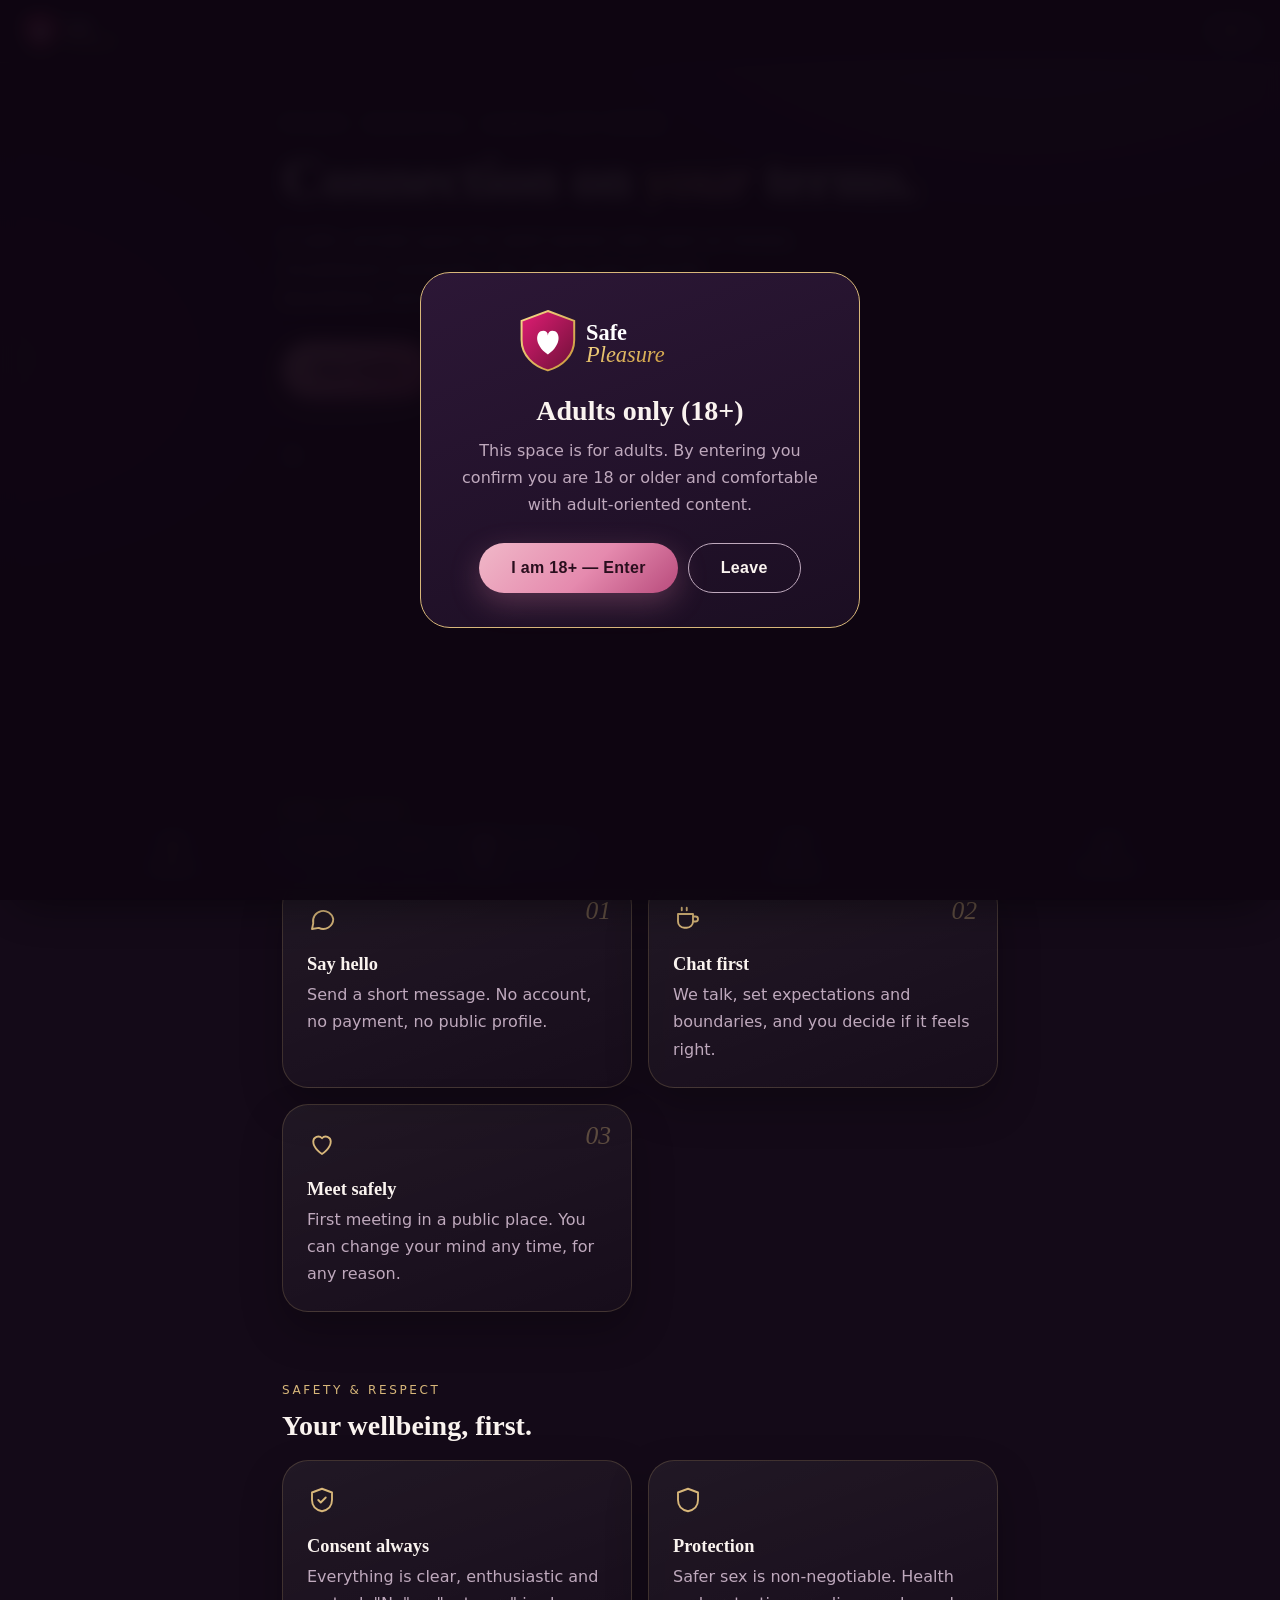
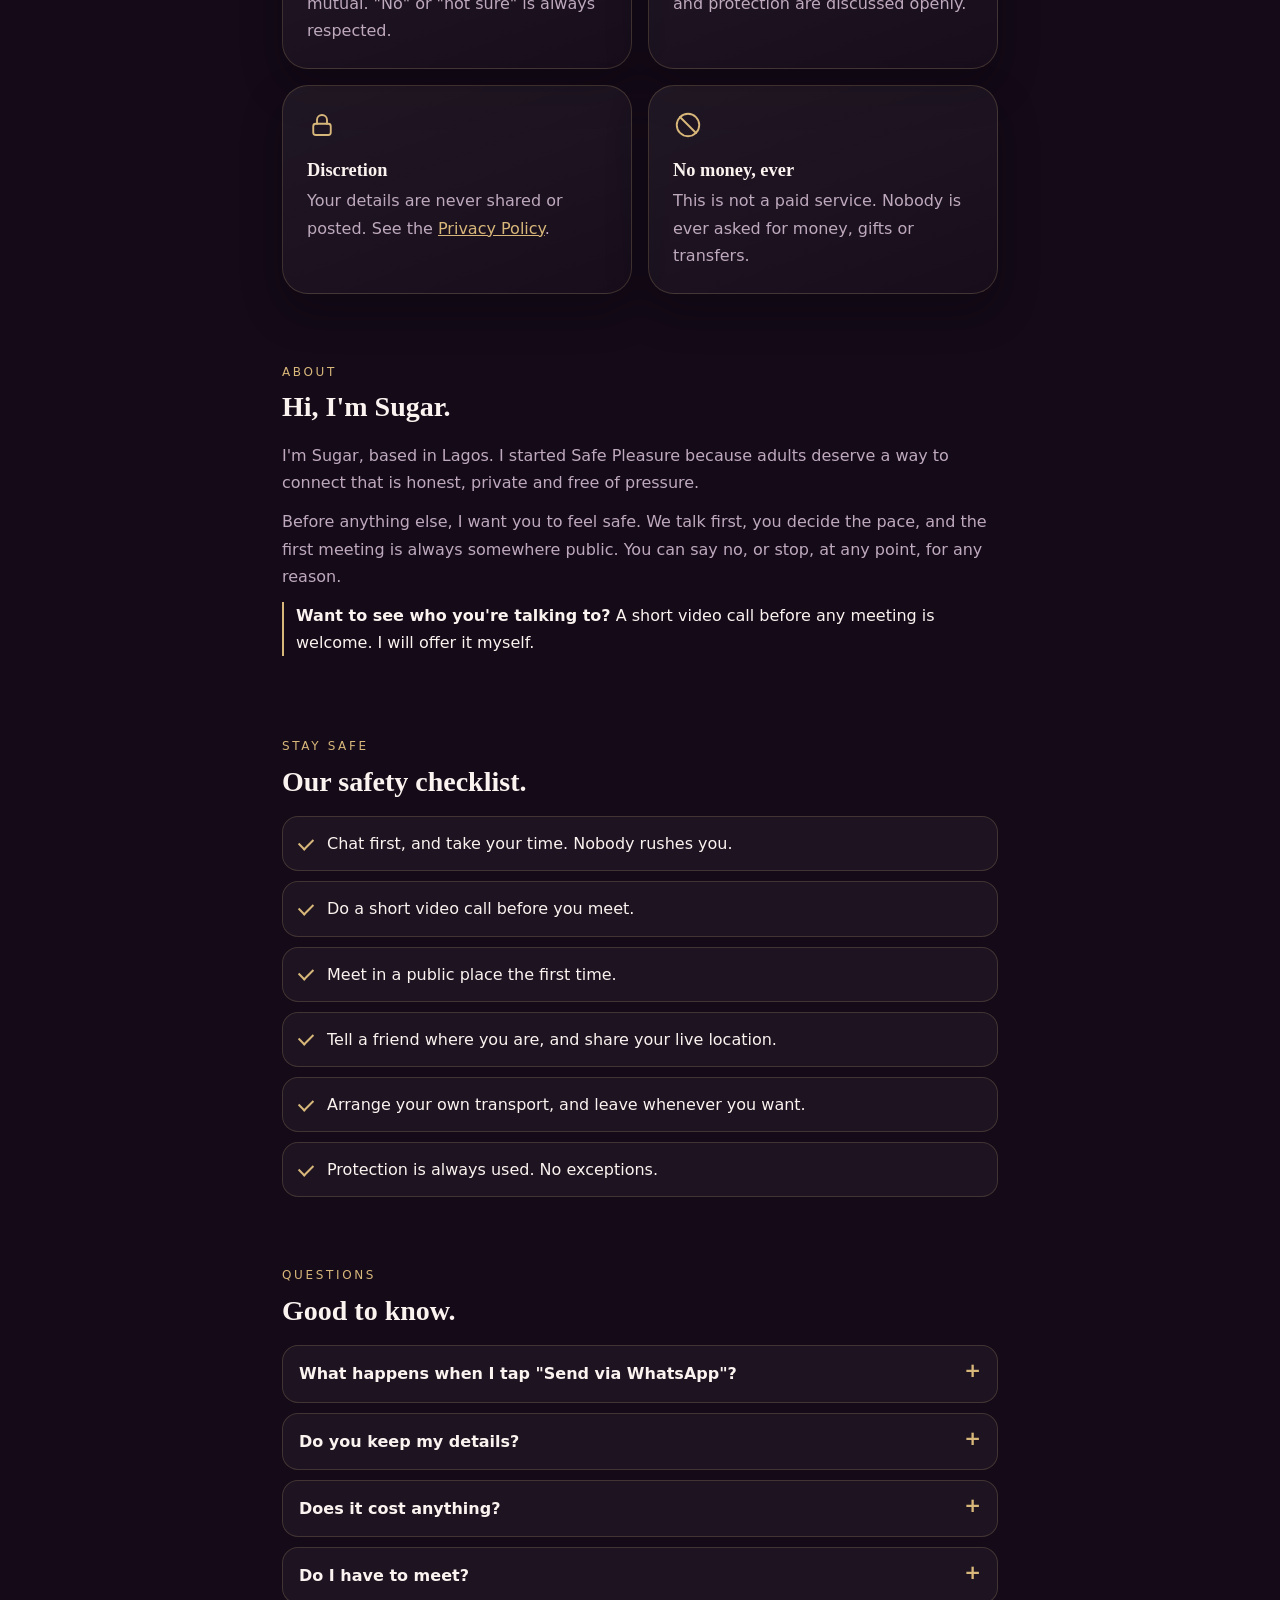
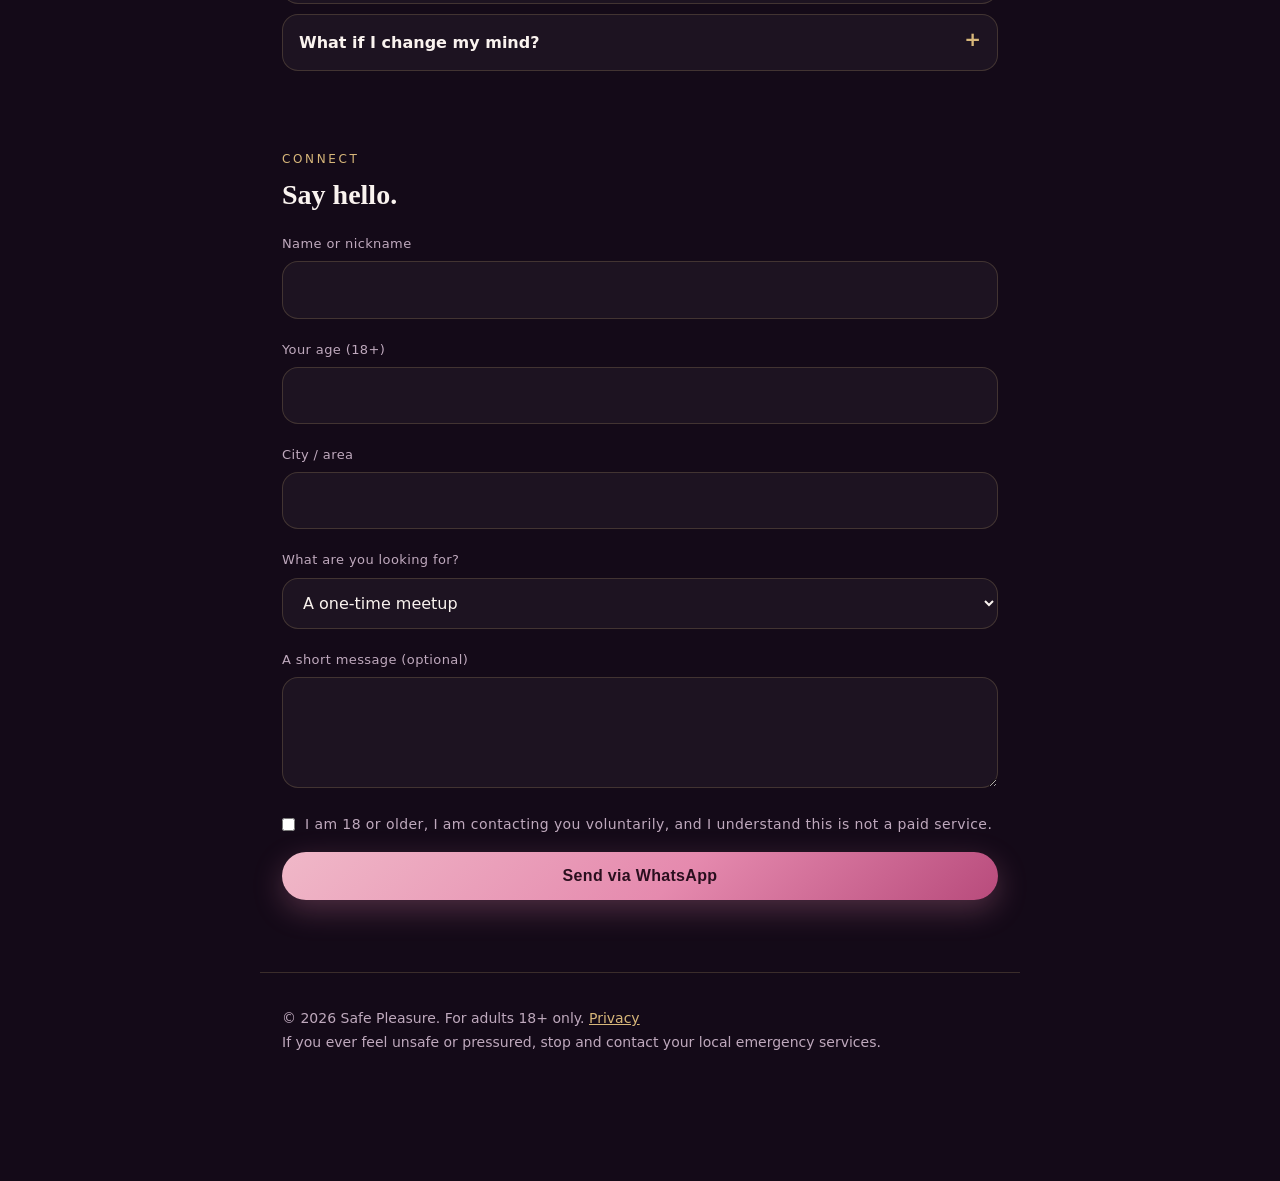
==== commit 349c179b: "About, safety checklist, FAQ, splash colour, install banner" ====
--- a/index.html
+++ b/index.html
@@ -24,7 +24,7 @@
 <body>
 
 <div id="splash" aria-hidden="true"><div class="sp-inner">
-<svg class="sp-mark" viewBox="0 0 100 100"><path class="sp-shield" d="M50 6 L90 21 V50 C90 73 72 90 50 96 C28 90 10 73 10 50 V21 Z"/><path class="sp-heart" d="M50 72 C28 57 31 36 43 36 C47 36 50 39 50 43 C50 39 53 36 57 36 C69 36 72 57 50 72 Z"/></svg>
+<svg class="sp-mark" viewBox="0 0 100 100"><defs><linearGradient id="spg" x1="0" y1="0" x2="1" y2="1"><stop offset="0" stop-color="#e11d74"/><stop offset="1" stop-color="#6d1038"/></linearGradient></defs><path class="sp-shield" d="M50 6 L90 21 V50 C90 73 72 90 50 96 C28 90 10 73 10 50 V21 Z"/><path class="sp-heart" d="M50 72 C28 57 31 36 43 36 C47 36 50 39 50 43 C50 39 53 36 57 36 C69 36 72 57 50 72 Z"/></svg>
 <div class="sp-name">Safe <em>Pleasure</em></div>
 <div class="sp-line">Welcome. Take a breath. You're in good hands.</div>
 </div></div>
@@ -45,7 +45,7 @@
 <section id="home" class="hero">
 <span class="tag">Private &middot; Respectful &middot; Always your choice</span>
 <h1>Connection on <em>your</em> terms.</h1>
-<p>A calm, discreet space for consenting adult women who want a one-time experience or simple companionship, with no pressure and no strings. Your comfort always comes first.</p>
+<p>A calm, private space for adult women who want an honest, no-pressure connection. You set the pace and the boundaries, and you can walk away at any time.</p>
 <a class="btn" href="#apply">Say hello</a>
 <div class="scroll-hint"><span></span></div>
 </section>
@@ -73,9 +73,41 @@
 
 <section id="about">
 <span class="eyebrow">About</span>
-<h2>The person behind it.</h2>
-<div class="card quote rv"><p>I'm the one person behind Safe Pleasure: a healthy, respectful young man who believes adult connection should be honest, safe and drama-free. What you see here is what you get.</p></div>
+<h2>Hi, I'm Sugar.</h2>
+<div class="about rv">
+<div class="portrait"><img src="photo.jpg" alt="Sugar" loading="lazy" onerror="this.parentNode.hidden=true"></div>
+<div class="about-text">
+<p>I'm Sugar, based in Lagos. I started Safe Pleasure because adults deserve a way to connect that is honest, private and free of pressure.</p>
+<p>Before anything else, I want you to feel safe. We talk first, you decide the pace, and the first meeting is always somewhere public. You can say no, or stop, at any point, for any reason.</p>
+<p class="vc"><strong>Want to see who you're talking to?</strong> A short video call before any meeting is welcome. I will offer it myself.</p>
+</div></div>
 </section>
+
+<section id="tips">
+<span class="eyebrow">Stay safe</span>
+<h2>Our safety checklist.</h2>
+<ul class="check rv">
+<li>Chat first, and take your time. Nobody rushes you.</li>
+<li>Do a short video call before you meet.</li>
+<li>Meet in a public place the first time.</li>
+<li>Tell a friend where you are, and share your live location.</li>
+<li>Arrange your own transport, and leave whenever you want.</li>
+<li>Protection is always used. No exceptions.</li>
+</ul>
+</section>
+
+<section id="faq">
+<span class="eyebrow">Questions</span>
+<h2>Good to know.</h2>
+<div class="faq rv">
+<details><summary>What happens when I tap "Send via WhatsApp"?</summary><p>WhatsApp opens with your message ready. Nothing is sent until you press send yourself.</p></details>
+<details><summary>Do you keep my details?</summary><p>There are no accounts and no database. Only the WhatsApp chat exists, and I will delete it on request.</p></details>
+<details><summary>Does it cost anything?</summary><p>No. Safe Pleasure is free, and nobody is ever asked for money, gifts or transfers.</p></details>
+<details><summary>Do I have to meet?</summary><p>No. You can chat, ask questions, and decide later or not at all.</p></details>
+<details><summary>What if I change my mind?</summary><p>You can stop at any time, before or during a meeting, and you owe no explanation.</p></details>
+</div>
+</section>
+
 
 <section id="apply">
 <span class="eyebrow">Connect</span>
@@ -105,6 +137,13 @@
 <a href="#safety"><svg class="ti" viewBox="0 0 24 24"><path d="M12 3l8 3v6c0 5-3.5 8-8 9-4.5-1-8-4-8-9V6z"/></svg>Safety</a>
 <a href="#apply"><svg class="ti" viewBox="0 0 24 24"><path d="M21 12a8 8 0 0 1-11.6 7.1L4 20l1-4.6A8 8 0 1 1 21 12z"/></svg>Connect</a>
 </nav>
+<div id="installBar" hidden>
+<img src="icon-192.png" alt="" width="40" height="40">
+<p id="installText">Add Safe Pleasure to your home screen.</p>
+<button class="btn" id="installGo" hidden>Install</button>
+<button class="x" id="installClose" aria-label="Dismiss">&times;</button>
+</div>
 <script src="app.js"></script>
+<script src="install.js"></script>
 </body>
 </html>
--- a/style.css
+++ b/style.css
@@ -89,3 +89,26 @@
 @media (prefers-reduced-motion:reduce){html{scroll-behavior:auto}.hero>*,.sp-name,.sp-line,.sp-shield,.sp-heart,#gate .box{animation-duration:.01s;animation-delay:0s}.sp-shield{stroke-dashoffset:0}.js .rv{opacity:1;transform:none;transition:none}.scroll-hint span{animation:none}}
 #splash{animation:splashOut .8s ease 3.6s forwards}
 @keyframes splashOut{to{opacity:0;visibility:hidden;pointer-events:none}}
+#installBar{position:fixed;left:12px;right:12px;bottom:calc(88px + env(safe-area-inset-bottom));z-index:60;display:flex;align-items:center;gap:12px;padding:12px 14px;background:linear-gradient(160deg,#33193f,#1f0f27);border:1px solid var(--gold);border-radius:22px;box-shadow:0 14px 40px rgba(0,0,0,.5);animation:rise .6s ease both}
+#installBar img{border-radius:10px;flex:none}
+#installBar p{flex:1;font-size:13px;line-height:1.4;color:var(--txt)}
+#installBar .btn{padding:10px 20px;font-size:14px;flex:none}
+#installBar .x{background:none;border:0;color:var(--mut);font-size:24px;line-height:1;cursor:pointer;padding:0 4px}
+.sp-shield{fill:url(#spg);stroke:#e8c36a}
+.sp-heart{fill:#fff}
+
+.about{display:flex;gap:20px;align-items:flex-start;flex-wrap:wrap}
+.portrait{flex:0 0 190px;max-width:100%}
+.portrait img{width:100%;aspect-ratio:4/5;object-fit:cover;object-position:top;border-radius:24px;border:1px solid var(--gold);box-shadow:0 14px 36px rgba(0,0,0,.4);display:block}
+.about-text{flex:1;min-width:230px}
+.about-text p{color:var(--mut);margin-bottom:12px}
+.about-text .vc{color:var(--txt);border-left:2px solid var(--gold);padding-left:12px}
+.check{list-style:none;padding:0;display:grid;gap:10px}
+.check li{padding:13px 16px 13px 44px;position:relative;background:rgba(255,255,255,.04);border:1px solid var(--line);border-radius:16px;color:var(--txt)}
+.check li::before{content:"";position:absolute;left:16px;top:50%;width:12px;height:7px;margin-top:-6px;border-left:2px solid var(--gold);border-bottom:2px solid var(--gold);transform:rotate(-45deg)}
+.faq details{background:rgba(255,255,255,.04);border:1px solid var(--line);border-radius:16px;padding:14px 16px;margin-bottom:10px}
+.faq summary{cursor:pointer;font-weight:600;list-style:none}
+.faq summary::-webkit-details-marker{display:none}
+.faq summary::after{content:"+";float:right;color:var(--gold);font-size:20px;line-height:1}
+.faq details[open] summary::after{content:"\2212"}
+.faq p{color:var(--mut);margin-top:10px}
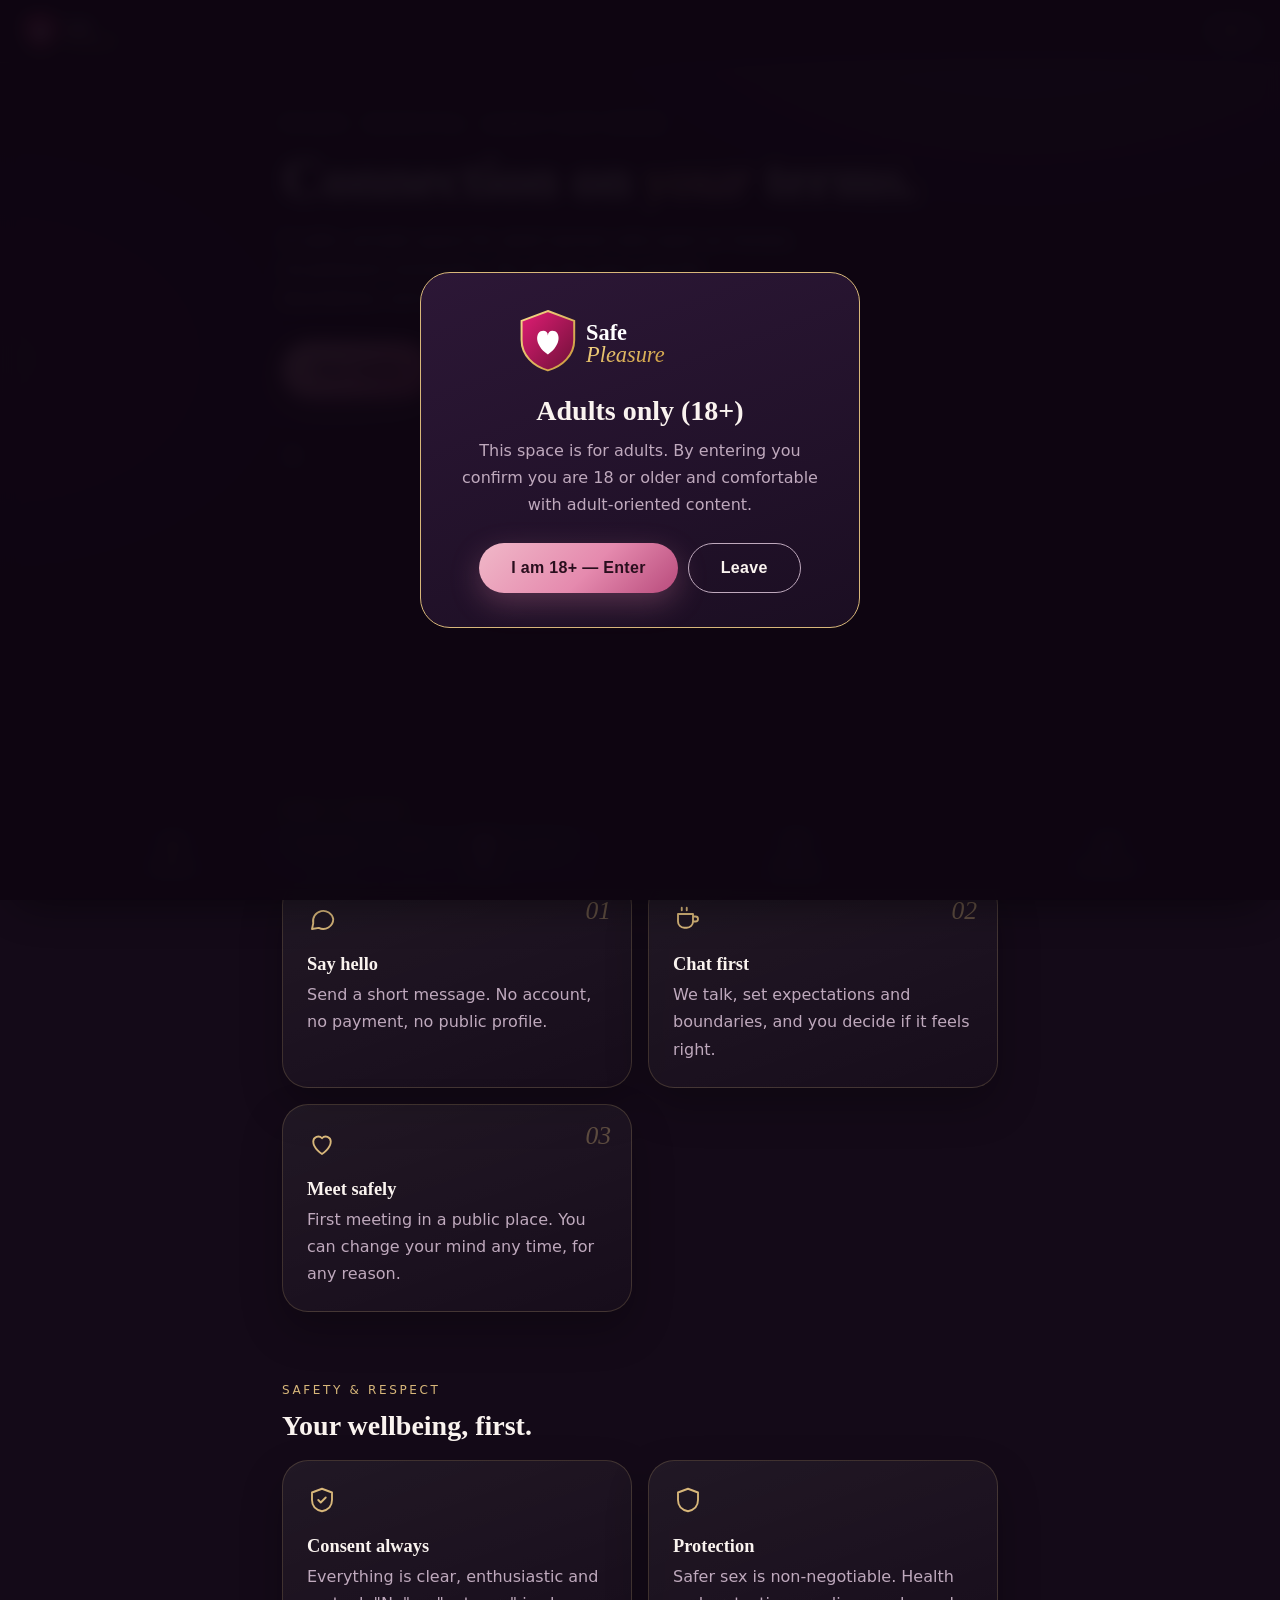
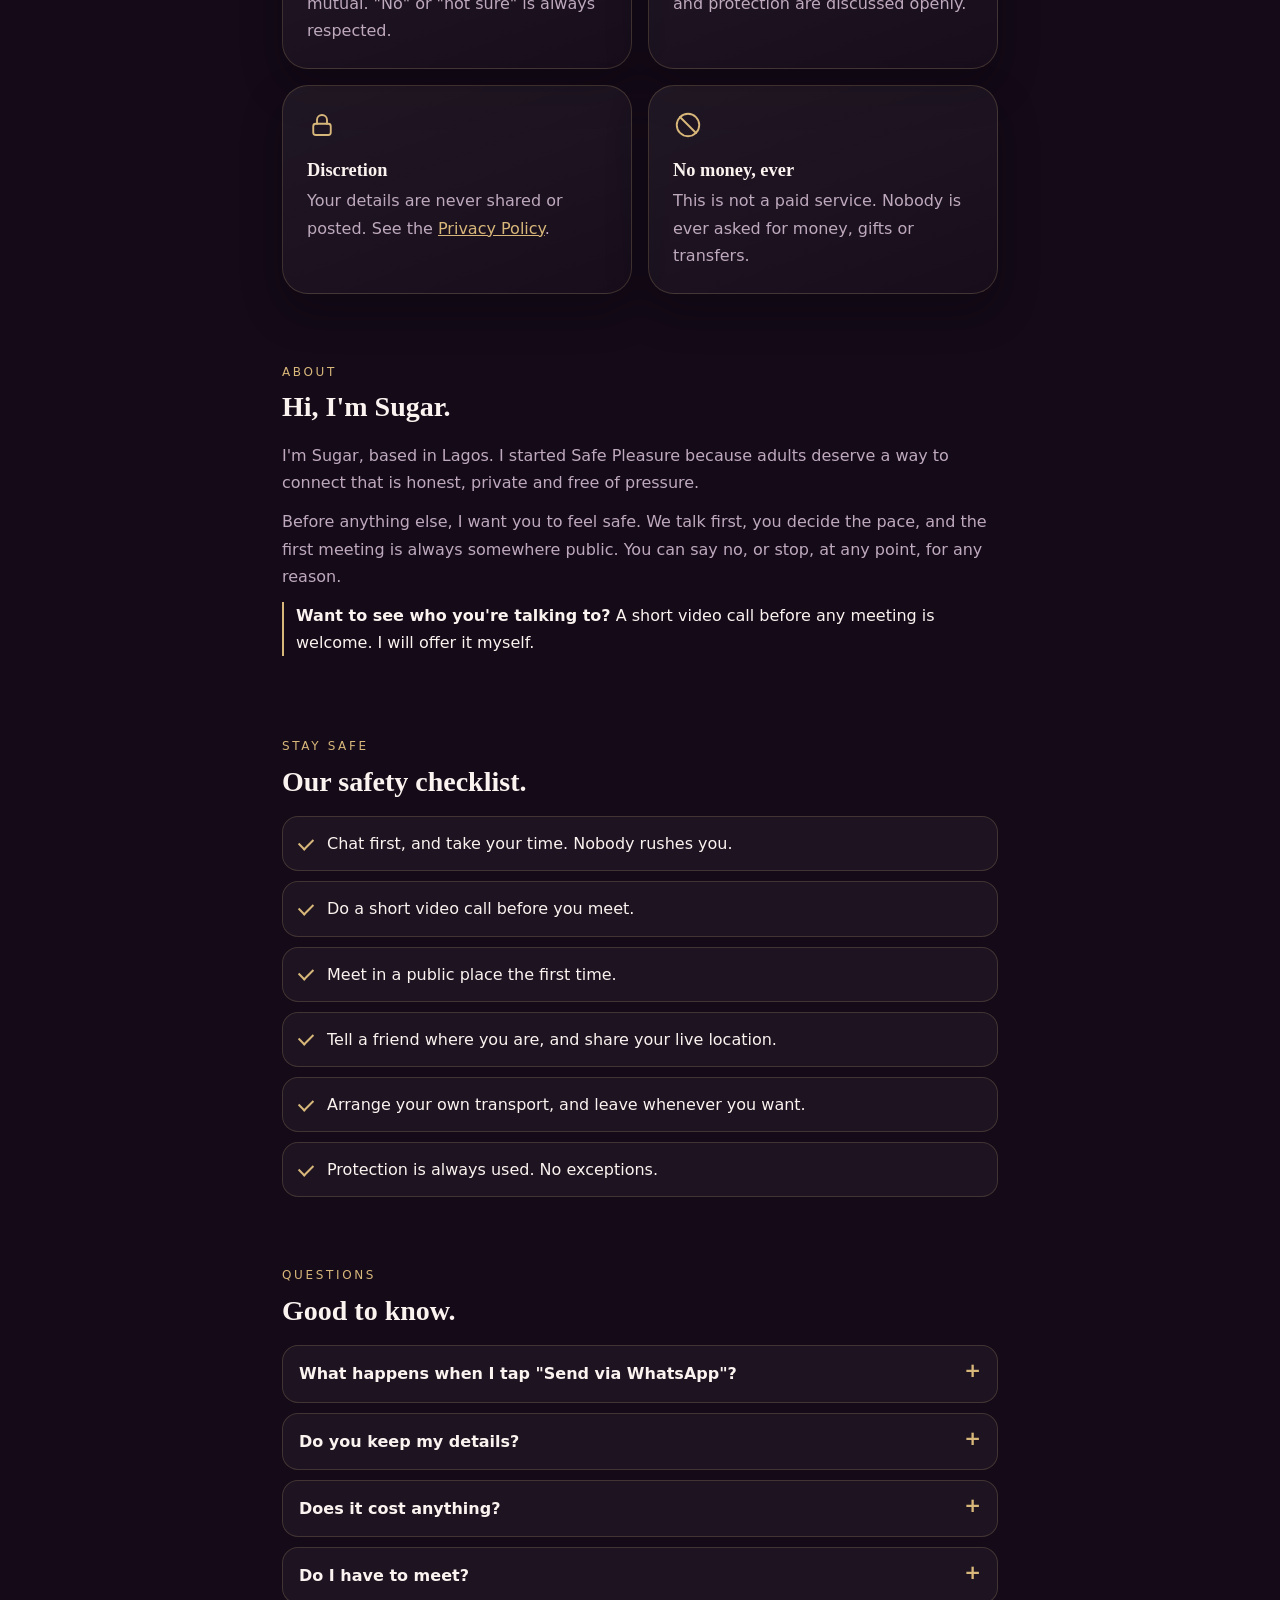
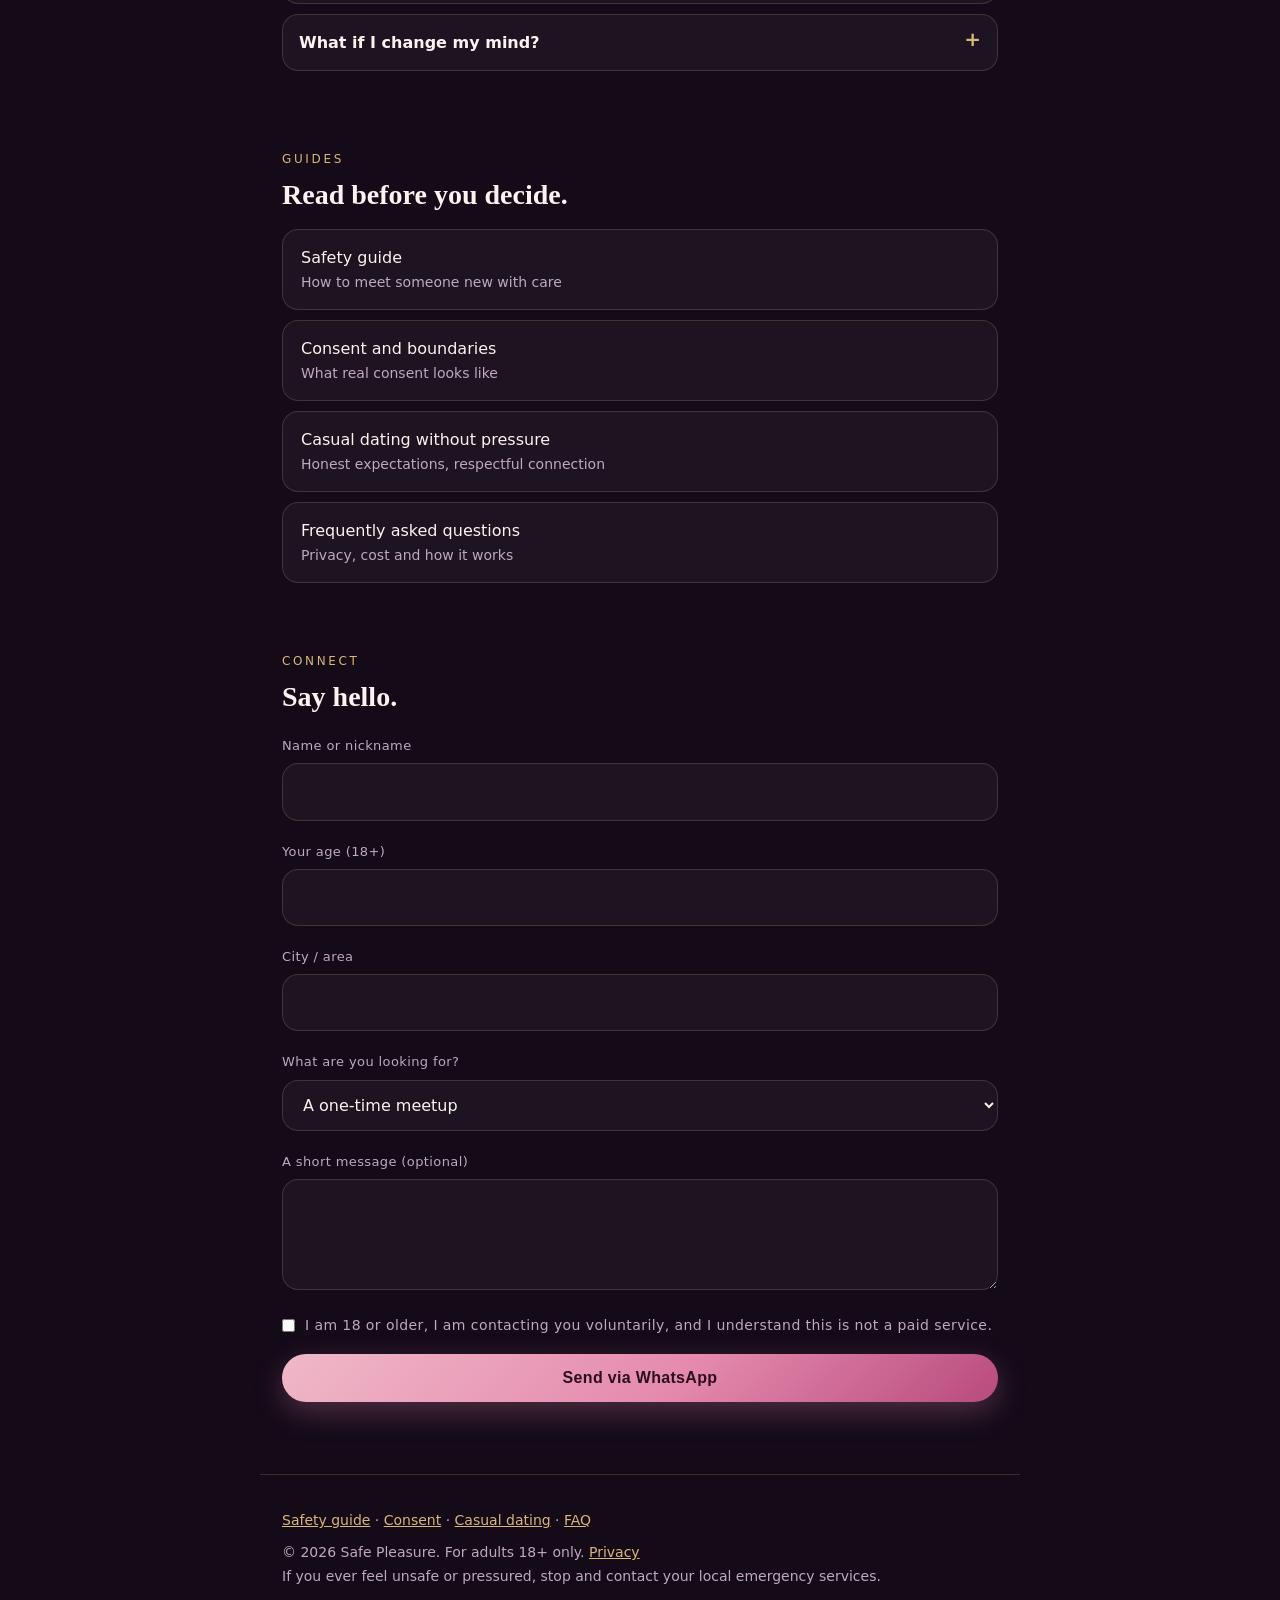
==== commit 087320a8: "Add guide pages, FAQ and updated sitemap" ====
--- a/index.html
+++ b/index.html
@@ -109,6 +109,17 @@
 </section>
 
 
+<section id="guides">
+<span class="eyebrow">Guides</span>
+<h2>Read before you decide.</h2>
+<div class="guide-links rv">
+<a href="safety-guide.html">Safety guide<span>How to meet someone new with care</span></a>
+<a href="consent-and-boundaries.html">Consent and boundaries<span>What real consent looks like</span></a>
+<a href="casual-dating-without-pressure.html">Casual dating without pressure<span>Honest expectations, respectful connection</span></a>
+<a href="faq.html">Frequently asked questions<span>Privacy, cost and how it works</span></a>
+</div>
+</section>
+
 <section id="apply">
 <span class="eyebrow">Connect</span>
 <h2>Say hello.</h2>
@@ -127,6 +138,7 @@
 </main>
 
 <footer>
+<p class="flinks"><a href="safety-guide.html">Safety guide</a> &middot; <a href="consent-and-boundaries.html">Consent</a> &middot; <a href="casual-dating-without-pressure.html">Casual dating</a> &middot; <a href="faq.html">FAQ</a></p>
 <p>&copy; <span id="yr"></span> Safe Pleasure. For adults 18+ only. <a href="privacy.html">Privacy</a></p>
 <p>If you ever feel unsafe or pressured, stop and contact your local emergency services.</p>
 </footer>
--- a/style.css
+++ b/style.css
@@ -112,3 +112,21 @@
 .faq summary::after{content:"+";float:right;color:var(--gold);font-size:20px;line-height:1}
 .faq details[open] summary::after{content:"\2212"}
 .faq p{color:var(--mut);margin-top:10px}
+.article{max-width:760px;margin:auto;padding:30px 22px}
+.article h1{font:700 clamp(1.8rem,7vw,2.5rem)/1.15 Georgia,serif;margin:10px 0 14px}
+.article h2{font:700 1.3rem Georgia,serif;color:var(--gold);margin:28px 0 10px}
+.article p,.article li{color:var(--mut);margin-bottom:10px}
+.article .lead{color:var(--txt);font-size:17px}
+.article ul{padding-left:20px}
+.article li strong{color:var(--txt)}
+.crumb{font-size:13px;color:var(--mut)}
+.crumb a{color:var(--gold);text-decoration:none}
+.article .cta{margin-top:34px;text-align:center}
+.article .cta .btn{margin-top:10px}
+.more{margin-top:22px;font-size:14px}
+.more a,.flinks a{color:var(--gold)}
+.flinks{margin-bottom:8px}
+body.page{padding-bottom:30px}
+.guide-links{display:grid;gap:10px}
+.guide-links a{display:block;padding:14px 18px;background:rgba(255,255,255,.04);border:1px solid var(--line);border-radius:16px;color:var(--txt);text-decoration:none}
+.guide-links a span{display:block;color:var(--mut);font-size:14px}
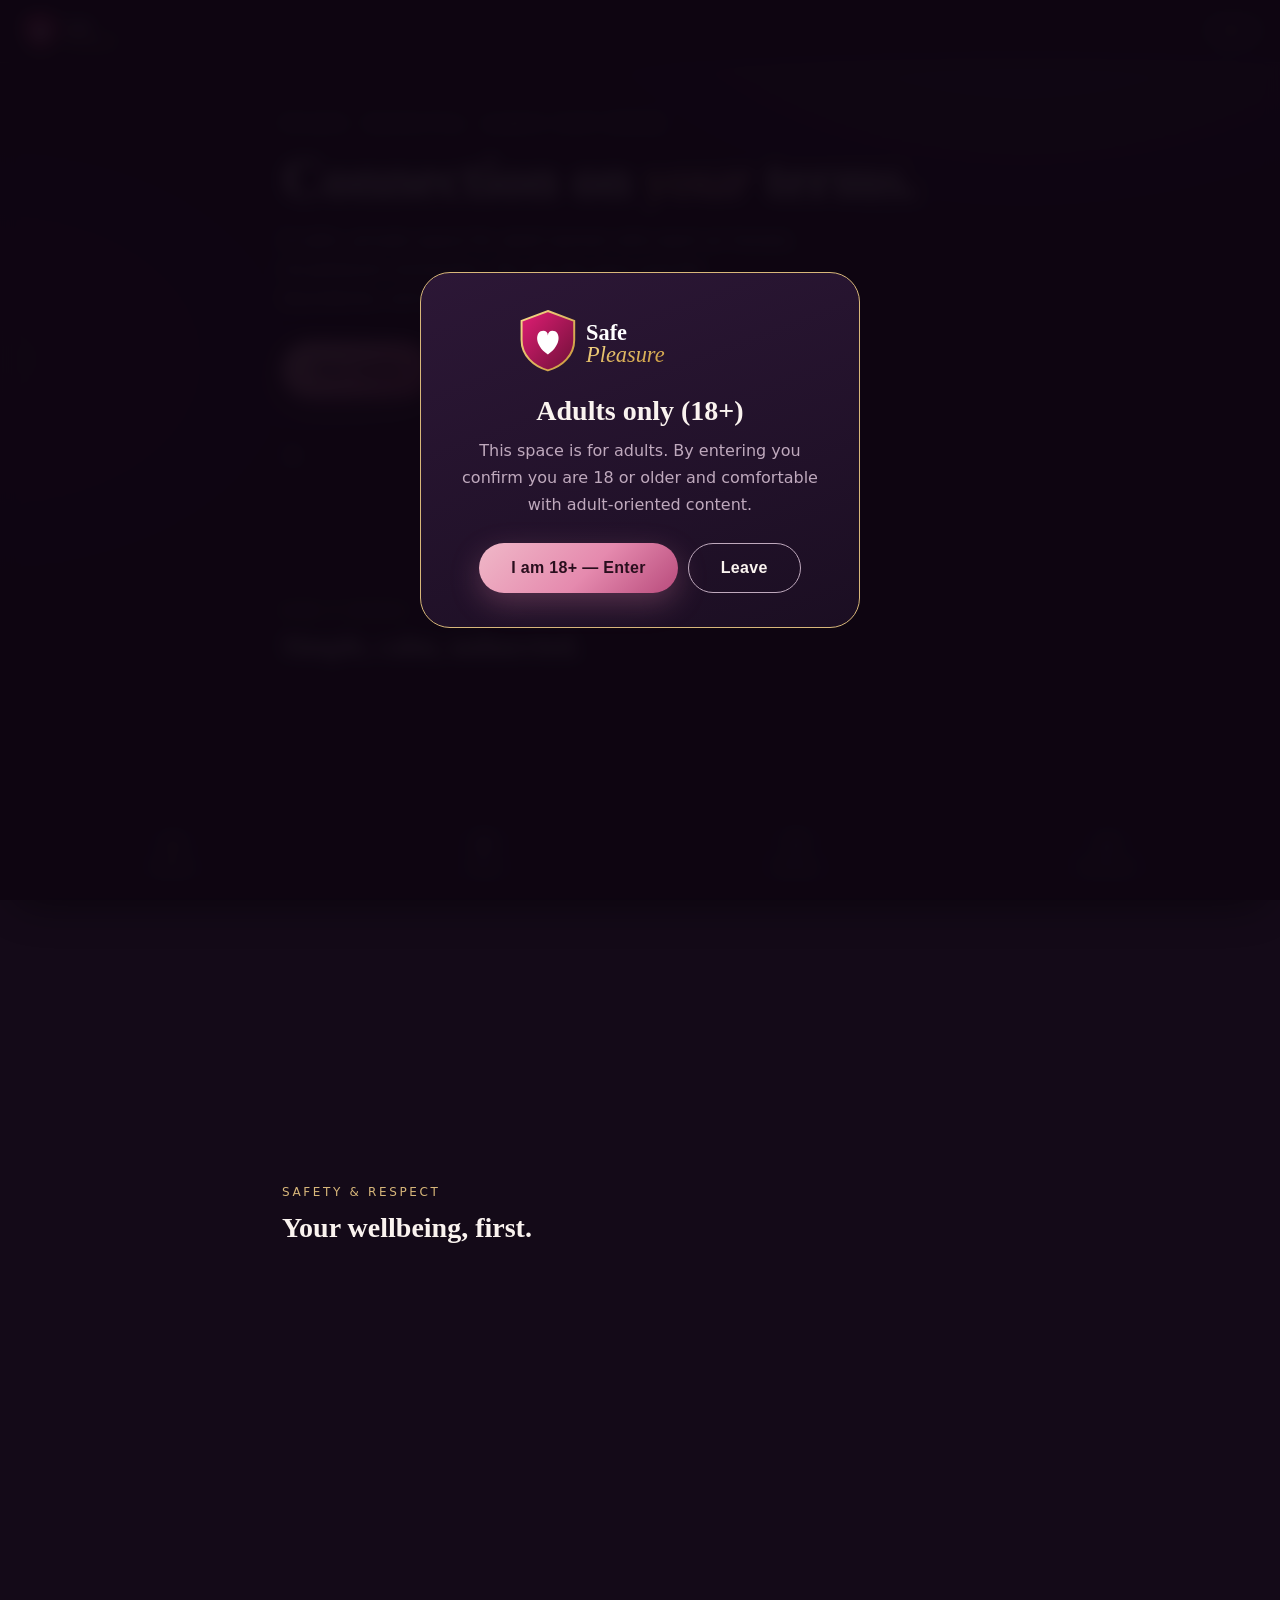
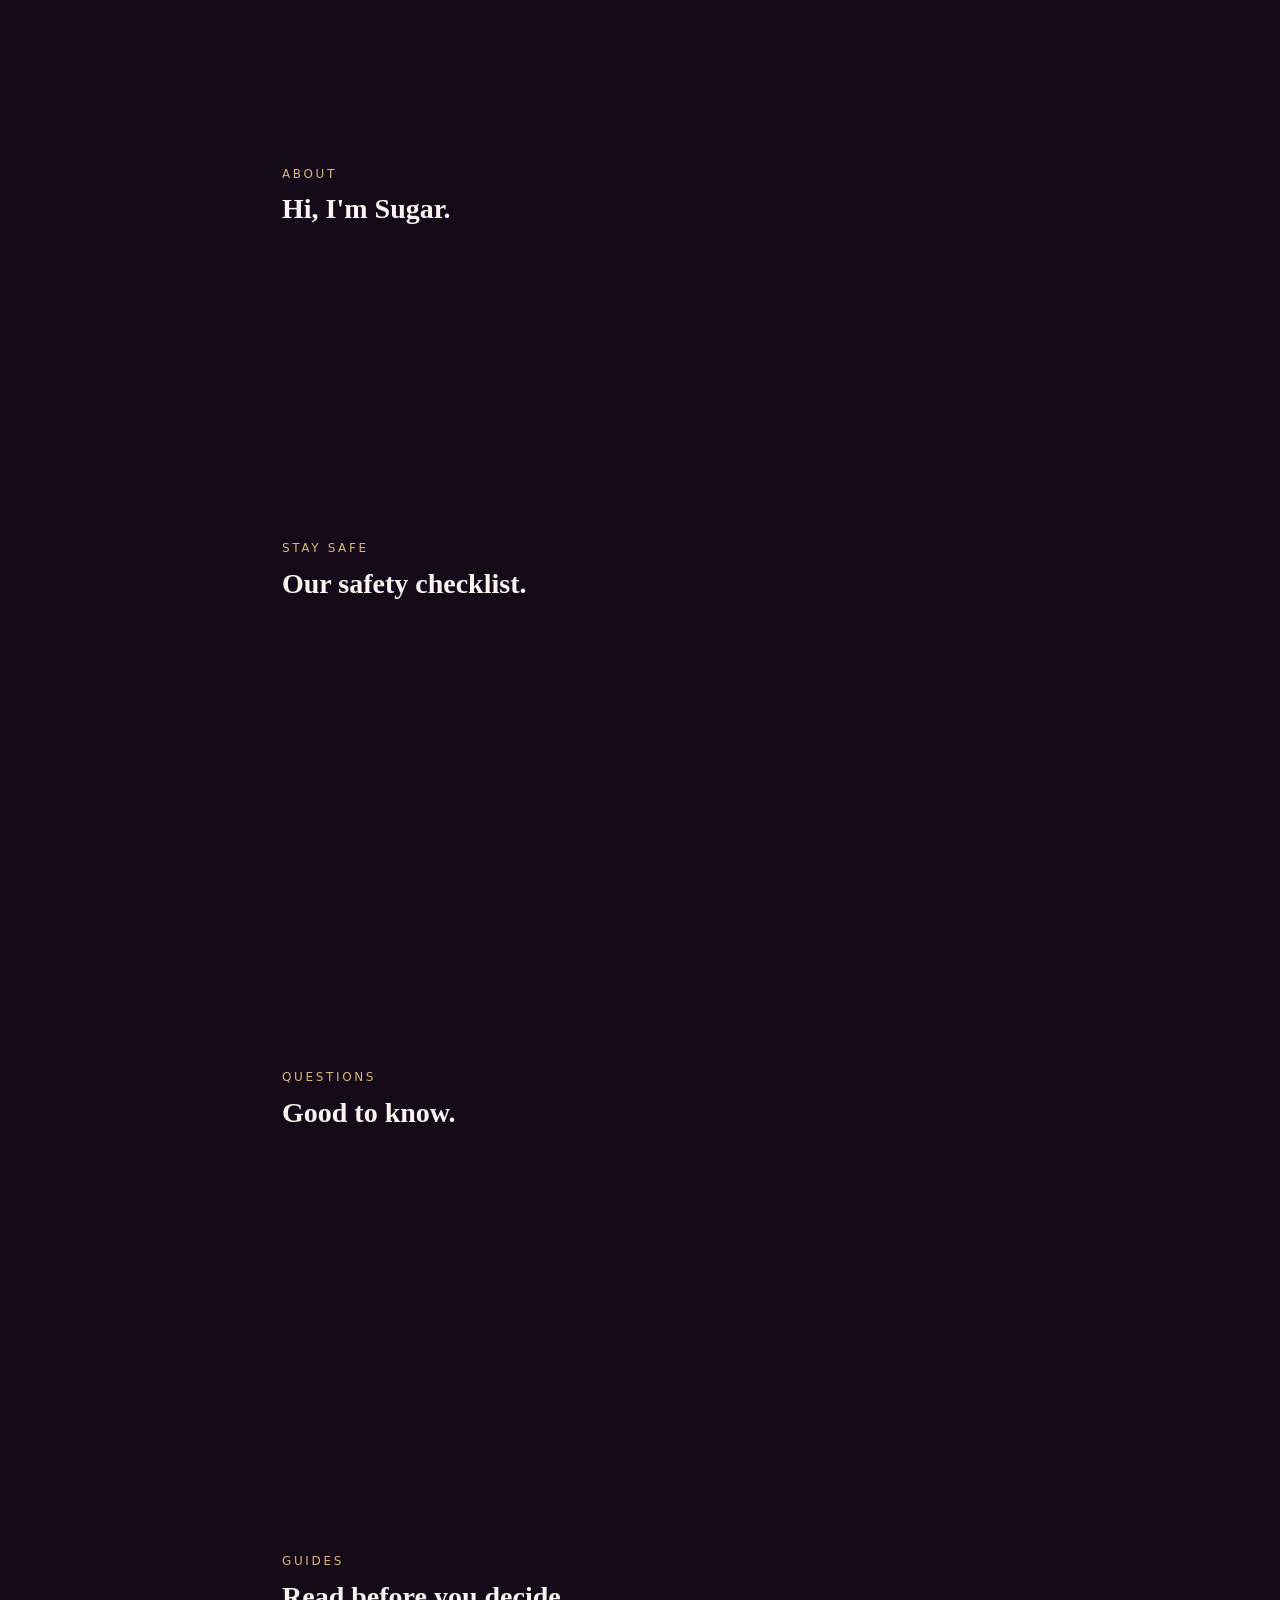
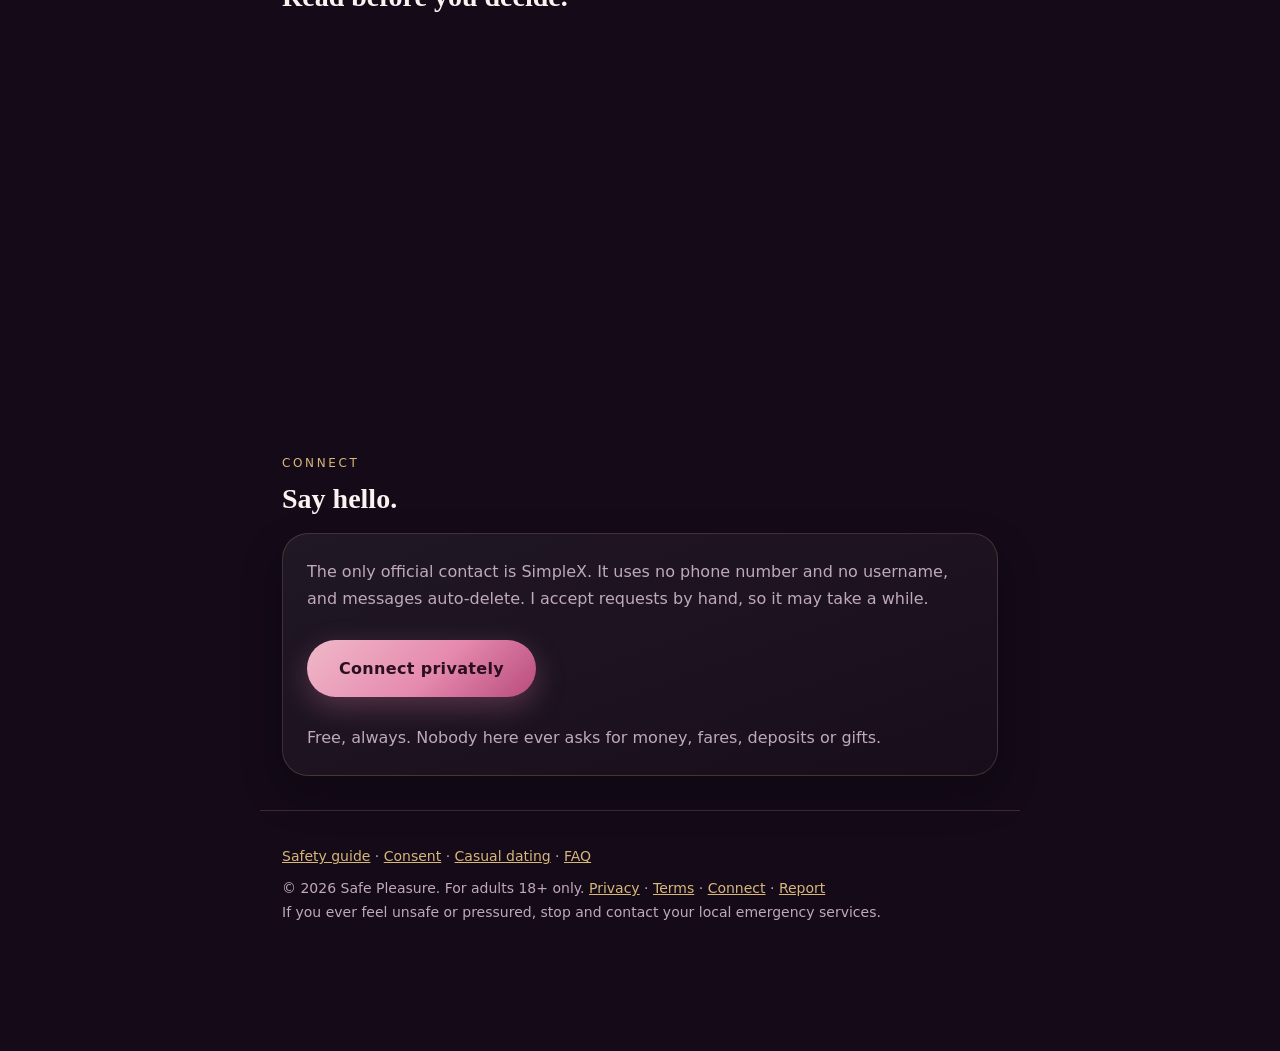
==== commit 31399361: "Switch contact to SimpleX, add terms/report/connect, tighten privacy" ====
--- a/index.html
+++ b/index.html
@@ -1,7 +1,7 @@
 <!doctype html>
 <html lang="en">
 <head>
-<meta charset="utf-8">
+<meta charset="utf-8"><meta http-equiv="Content-Security-Policy" content="default-src 'self'; script-src 'self' 'sha256-pd3az8vlUoOOd+jEAgDTzXUM40m7ZRE73qy1OBqoKnA='; style-src 'self'; img-src 'self' data:; manifest-src 'self'; connect-src 'self'; object-src 'none'; base-uri 'none'; form-action 'none'"><meta name="referrer" content="no-referrer">
 <meta name="viewport" content="width=device-width,initial-scale=1,viewport-fit=cover">
 <title>Safe Pleasure | Adults 18+ Only</title>
 <meta name="description" content="A private, respectful space for consenting adults. Safe, discreet, no strings. 18+ only.">
@@ -75,7 +75,6 @@
 <span class="eyebrow">About</span>
 <h2>Hi, I'm Sugar.</h2>
 <div class="about rv">
-<div class="portrait"><img src="photo.jpg" alt="Sugar" loading="lazy" onerror="this.parentNode.hidden=true"></div>
 <div class="about-text">
 <p>I'm Sugar, based in Lagos. I started Safe Pleasure because adults deserve a way to connect that is honest, private and free of pressure.</p>
 <p>Before anything else, I want you to feel safe. We talk first, you decide the pace, and the first meeting is always somewhere public. You can say no, or stop, at any point, for any reason.</p>
@@ -100,8 +99,8 @@
 <span class="eyebrow">Questions</span>
 <h2>Good to know.</h2>
 <div class="faq rv">
-<details><summary>What happens when I tap "Send via WhatsApp"?</summary><p>WhatsApp opens with your message ready. Nothing is sent until you press send yourself.</p></details>
-<details><summary>Do you keep my details?</summary><p>There are no accounts and no database. Only the WhatsApp chat exists, and I will delete it on request.</p></details>
+<details><summary>How do I contact you?</summary><p>Open the Connect page and tap the SimpleX button. SimpleX never shows me your phone number.</p></details>
+<details><summary>Do you keep my details?</summary><p>There are no accounts and no database. Only the SimpleX chat exists, and I will delete it on request.</p></details>
 <details><summary>Does it cost anything?</summary><p>No. Safe Pleasure is free, and nobody is ever asked for money, gifts or transfers.</p></details>
 <details><summary>Do I have to meet?</summary><p>No. You can chat, ask questions, and decide later or not at all.</p></details>
 <details><summary>What if I change my mind?</summary><p>You can stop at any time, before or during a meeting, and you owe no explanation.</p></details>
@@ -123,23 +122,17 @@
 <section id="apply">
 <span class="eyebrow">Connect</span>
 <h2>Say hello.</h2>
-<form id="applyForm" novalidate>
-<div><label for="name">Name or nickname</label><input id="name" name="name" maxlength="40" required autocomplete="nickname"></div>
-<div><label for="age">Your age (18+)</label><input id="age" name="age" type="number" min="18" max="99" required inputmode="numeric"></div>
-<div><label for="city">City / area</label><input id="city" name="city" maxlength="60" required></div>
-<div><label for="want">What are you looking for?</label>
-<select id="want" name="want"><option>A one-time meetup</option><option>Companionship</option><option>Not sure yet, let's chat</option></select></div>
-<div><label for="note">A short message (optional)</label><textarea id="note" name="note" rows="3" maxlength="300"></textarea></div>
-<label class="chk"><input type="checkbox" name="consent" value="1"><span>I am 18 or older, I am contacting you voluntarily, and I understand this is not a paid service.</span></label>
-<button class="btn" type="submit">Send via WhatsApp</button>
-<p id="formMsg" role="alert"></p>
-</form>
+<div class="card">
+<p>The only official contact is SimpleX. It uses no phone number and no username, and messages auto-delete. I accept requests by hand, so it may take a while.</p><br>
+<p><a class="btn" href="connect.html">Connect privately</a></p><br>
+<p>Free, always. Nobody here ever asks for money, fares, deposits or gifts.</p>
+</div>
 </section>
 </main>
 
 <footer>
 <p class="flinks"><a href="safety-guide.html">Safety guide</a> &middot; <a href="consent-and-boundaries.html">Consent</a> &middot; <a href="casual-dating-without-pressure.html">Casual dating</a> &middot; <a href="faq.html">FAQ</a></p>
-<p>&copy; <span id="yr"></span> Safe Pleasure. For adults 18+ only. <a href="privacy.html">Privacy</a></p>
+<p>&copy; <span id="yr"></span> Safe Pleasure. For adults 18+ only. <a href="privacy.html">Privacy</a> &middot; <a href="terms.html">Terms</a> &middot; <a href="connect.html">Connect</a> &middot; <a href="report.html">Report</a></p>
 <p>If you ever feel unsafe or pressured, stop and contact your local emergency services.</p>
 </footer>
 
--- a/style.css
+++ b/style.css
@@ -35,7 +35,7 @@
 h1{font:700 clamp(2.3rem,9vw,3.6rem)/1.08 Georgia,serif;margin:12px 0 16px;letter-spacing:-.01em}
 h1 em{font-style:italic;background:linear-gradient(120deg,var(--gold),var(--blush));-webkit-background-clip:text;background-clip:text;color:transparent}
 h2{font:700 1.75rem/1.2 Georgia,serif;margin-bottom:18px}
-.hero{padding-top:46px;min-height:78vh}
+.hero{padding-top:46px;min-height:56vh}
 .hero .tag{color:var(--blush);font-size:12px;letter-spacing:.2em;text-transform:uppercase}
 .hero p{color:var(--mut);max-width:520px;margin-bottom:28px;font-size:17px}
 .hero>*{animation:rise .9s ease both}
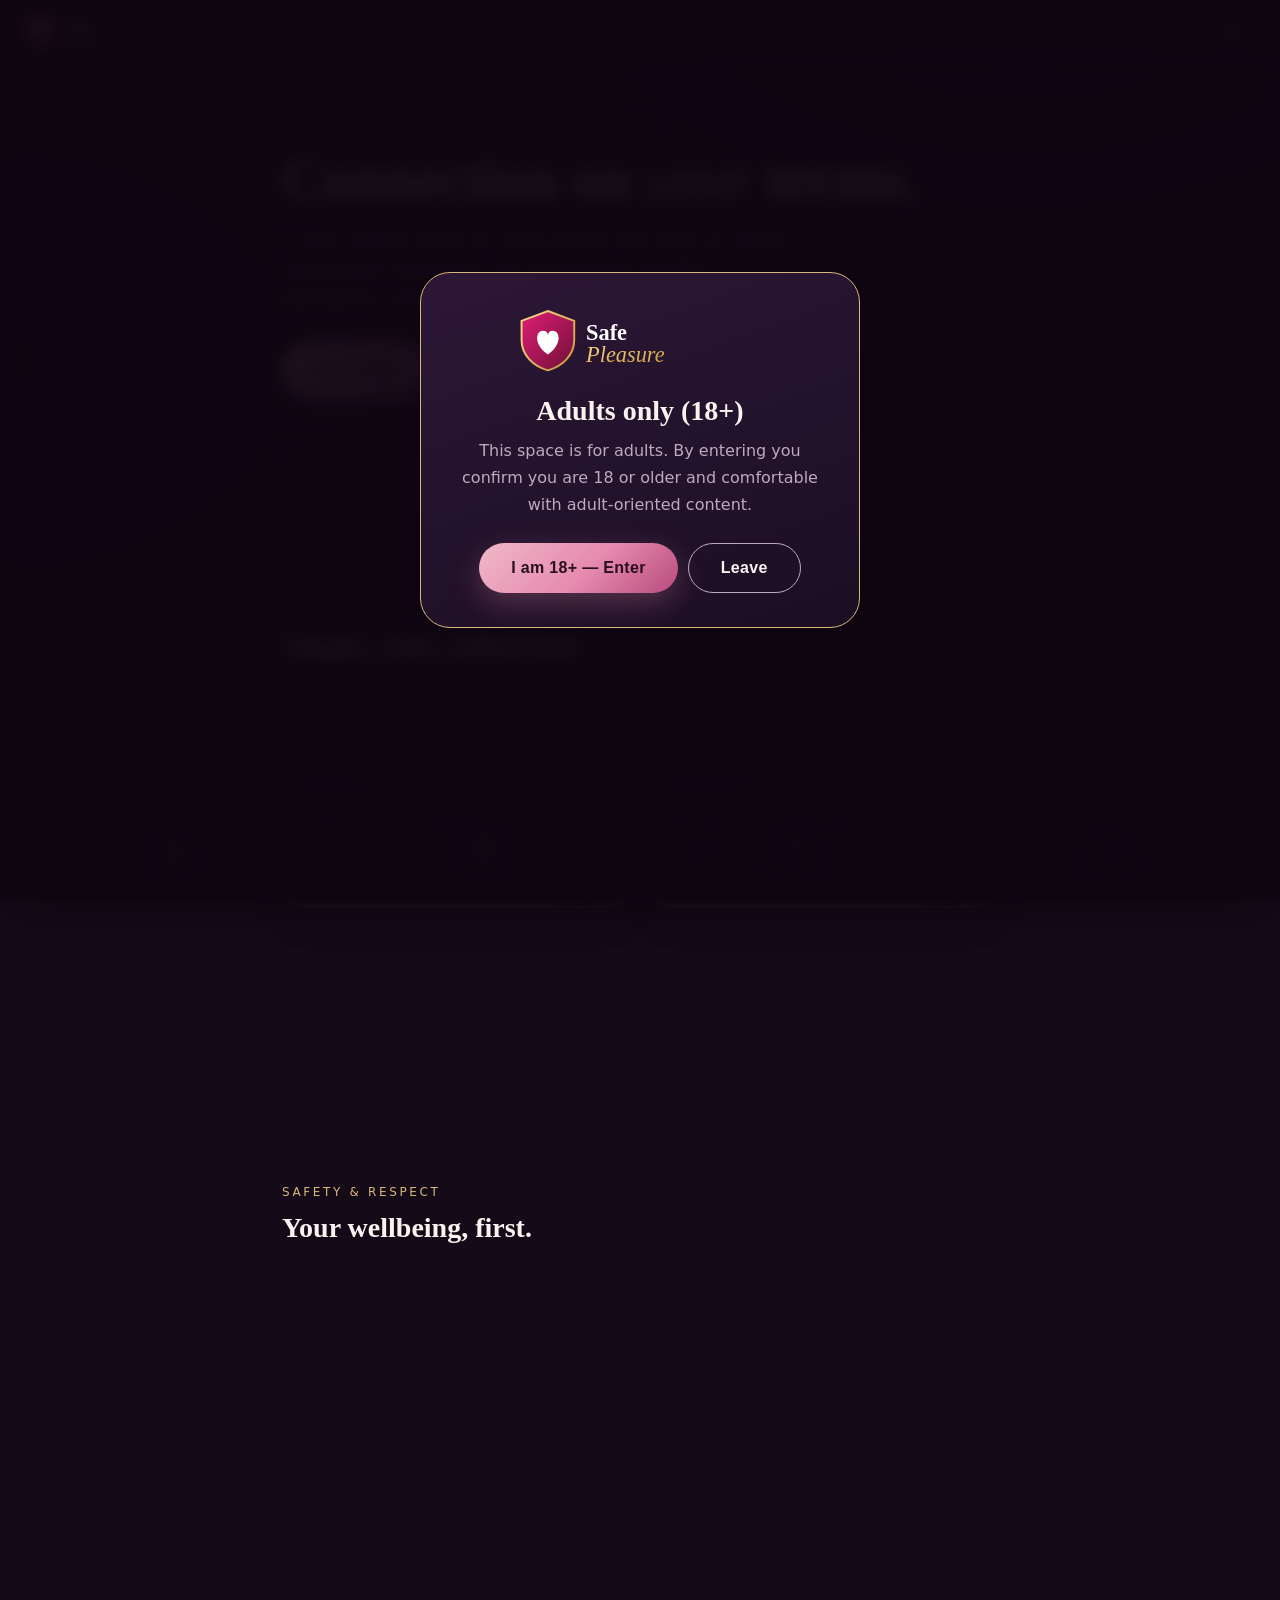
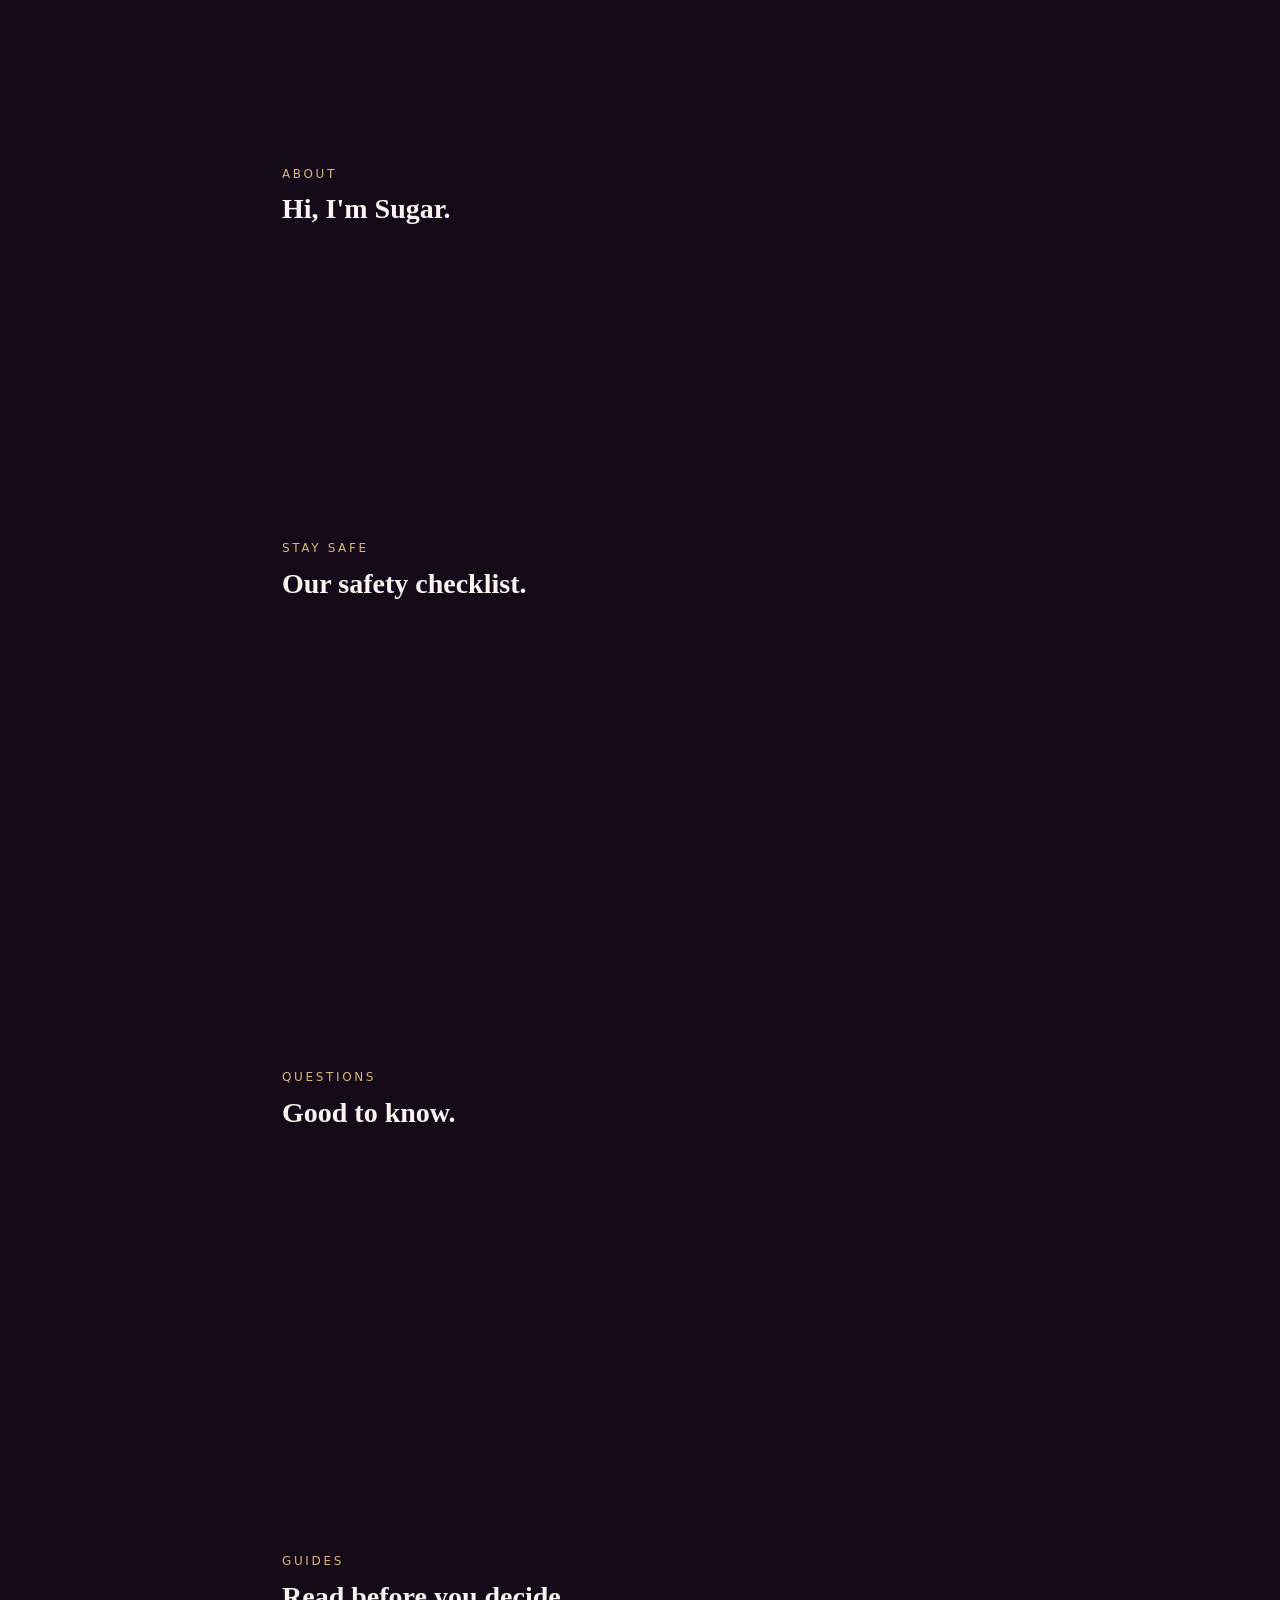
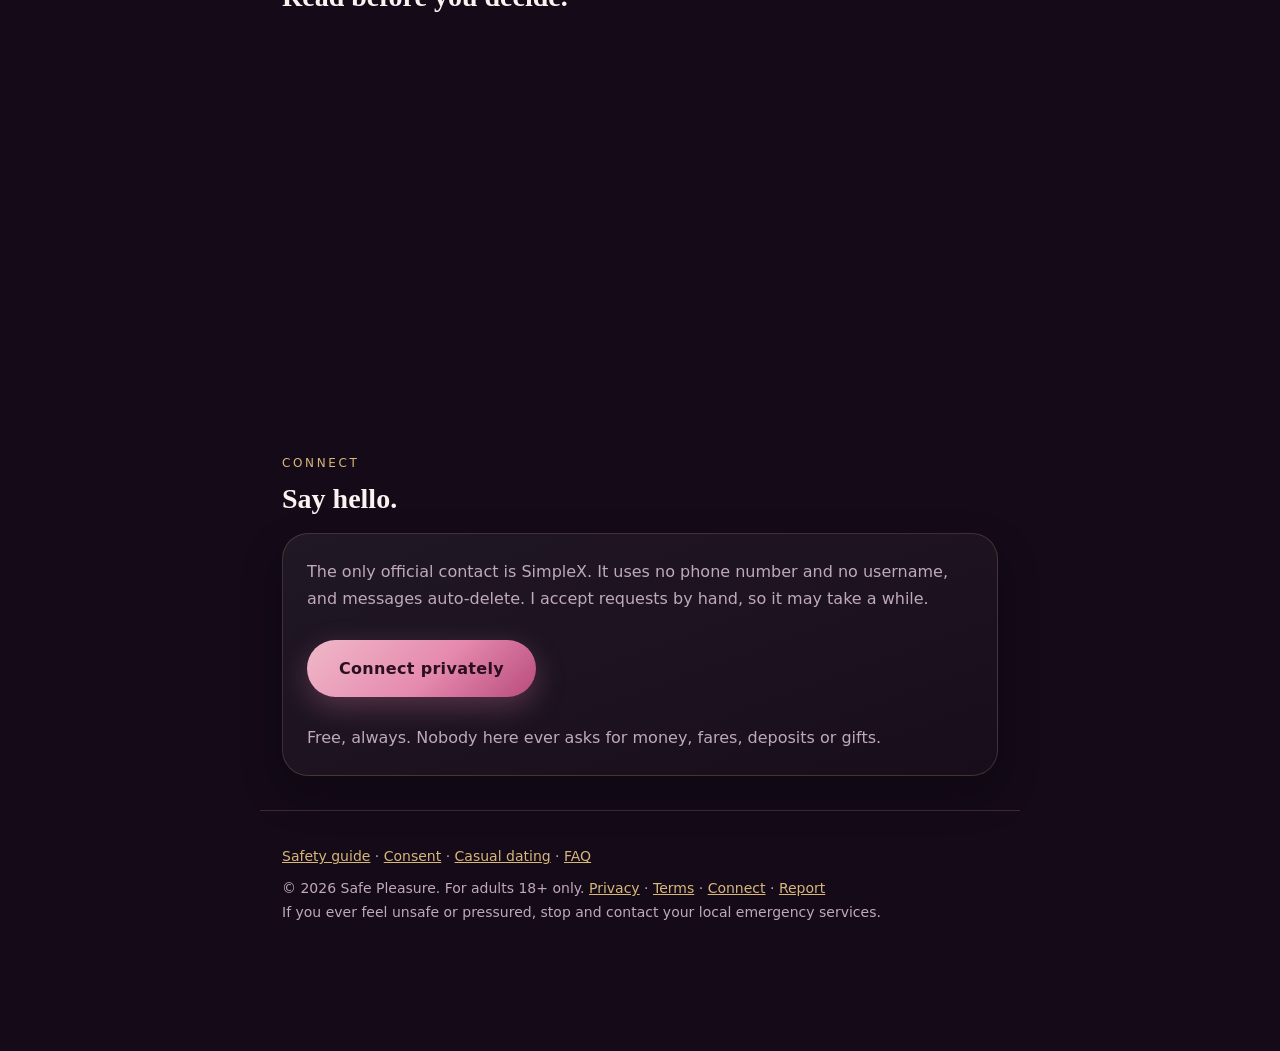
==== commit bbdf22a4: "Add PNG and ICO favicons for Google" ====
--- a/index.html
+++ b/index.html
@@ -16,6 +16,8 @@
 <meta name="apple-mobile-web-app-status-bar-style" content="black-translucent">
 <meta name="apple-mobile-web-app-title" content="Safe Pleasure">
 <link rel="manifest" href="manifest.webmanifest">
+<link rel="icon" href="/favicon.ico" sizes="48x48">
+<link rel="icon" href="/favicon-48.png" type="image/png" sizes="48x48">
 <link rel="icon" href="icon.svg" type="image/svg+xml">
 <link rel="apple-touch-icon" href="icon-192.png">
 <link rel="stylesheet" href="style.css">
@@ -148,7 +150,9 @@
 <button class="btn" id="installGo" hidden>Install</button>
 <button class="x" id="installClose" aria-label="Dismiss">&times;</button>
 </div>
+<div id="updateBar" hidden role="status"><p>A new version is ready.</p><button class="btn" id="updateGo" type="button">Refresh</button></div>
 <script src="app.js"></script>
 <script src="install.js"></script>
+<script src="update.js"></script>
 </body>
 </html>
--- a/style.css
+++ b/style.css
@@ -130,3 +130,8 @@
 .guide-links{display:grid;gap:10px}
 .guide-links a{display:block;padding:14px 18px;background:rgba(255,255,255,.04);border:1px solid var(--line);border-radius:16px;color:var(--txt);text-decoration:none}
 .guide-links a span{display:block;color:var(--mut);font-size:14px}
+
+#updateBar{position:fixed;left:12px;right:12px;top:calc(10px + env(safe-area-inset-top));z-index:70;display:flex;align-items:center;justify-content:space-between;gap:12px;padding:12px 16px;border-radius:18px;background:linear-gradient(160deg,#2c1736,#1b0e22);border:1px solid var(--gold);color:var(--txt);box-shadow:0 10px 30px rgba(0,0,0,.45)}
+#updateBar[hidden]{display:none}
+#updateBar p{margin:0;font-size:14px}
+#updateBar .btn{padding:9px 18px;font-size:14px;flex:none}
